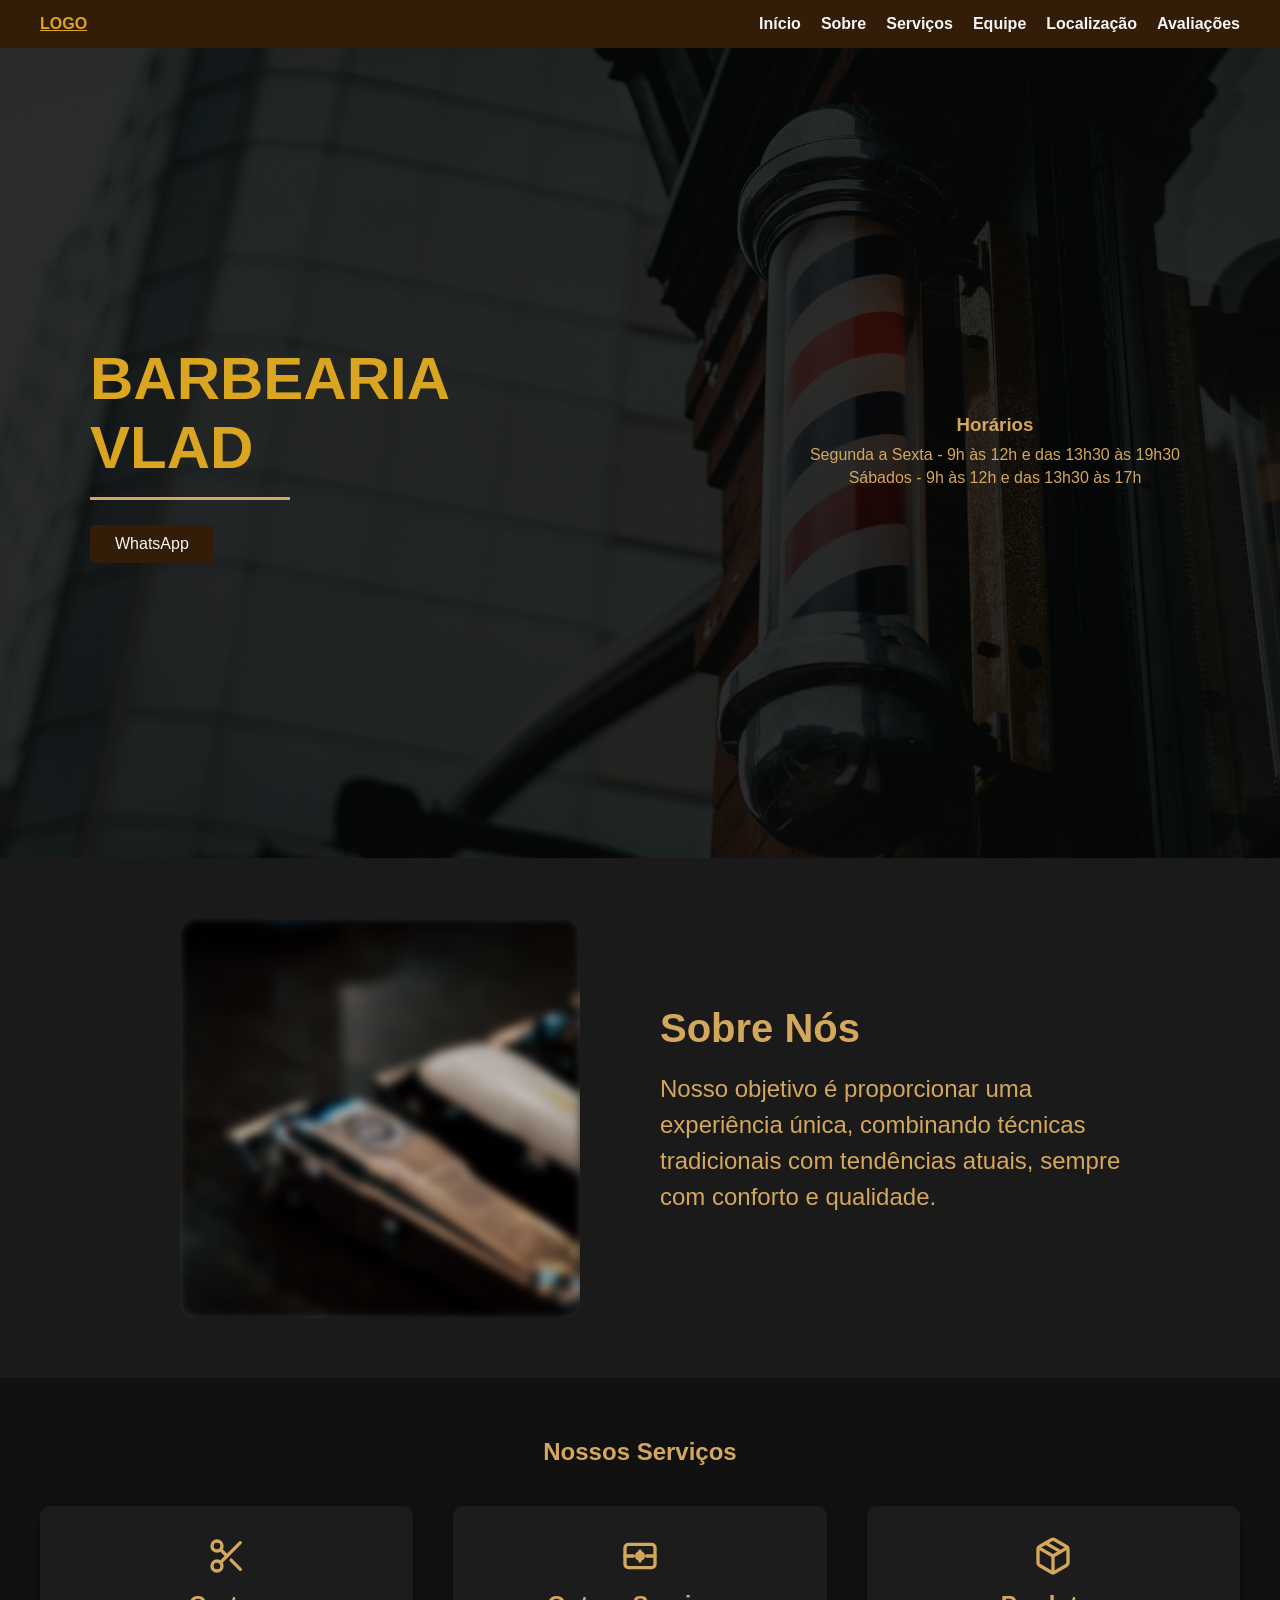
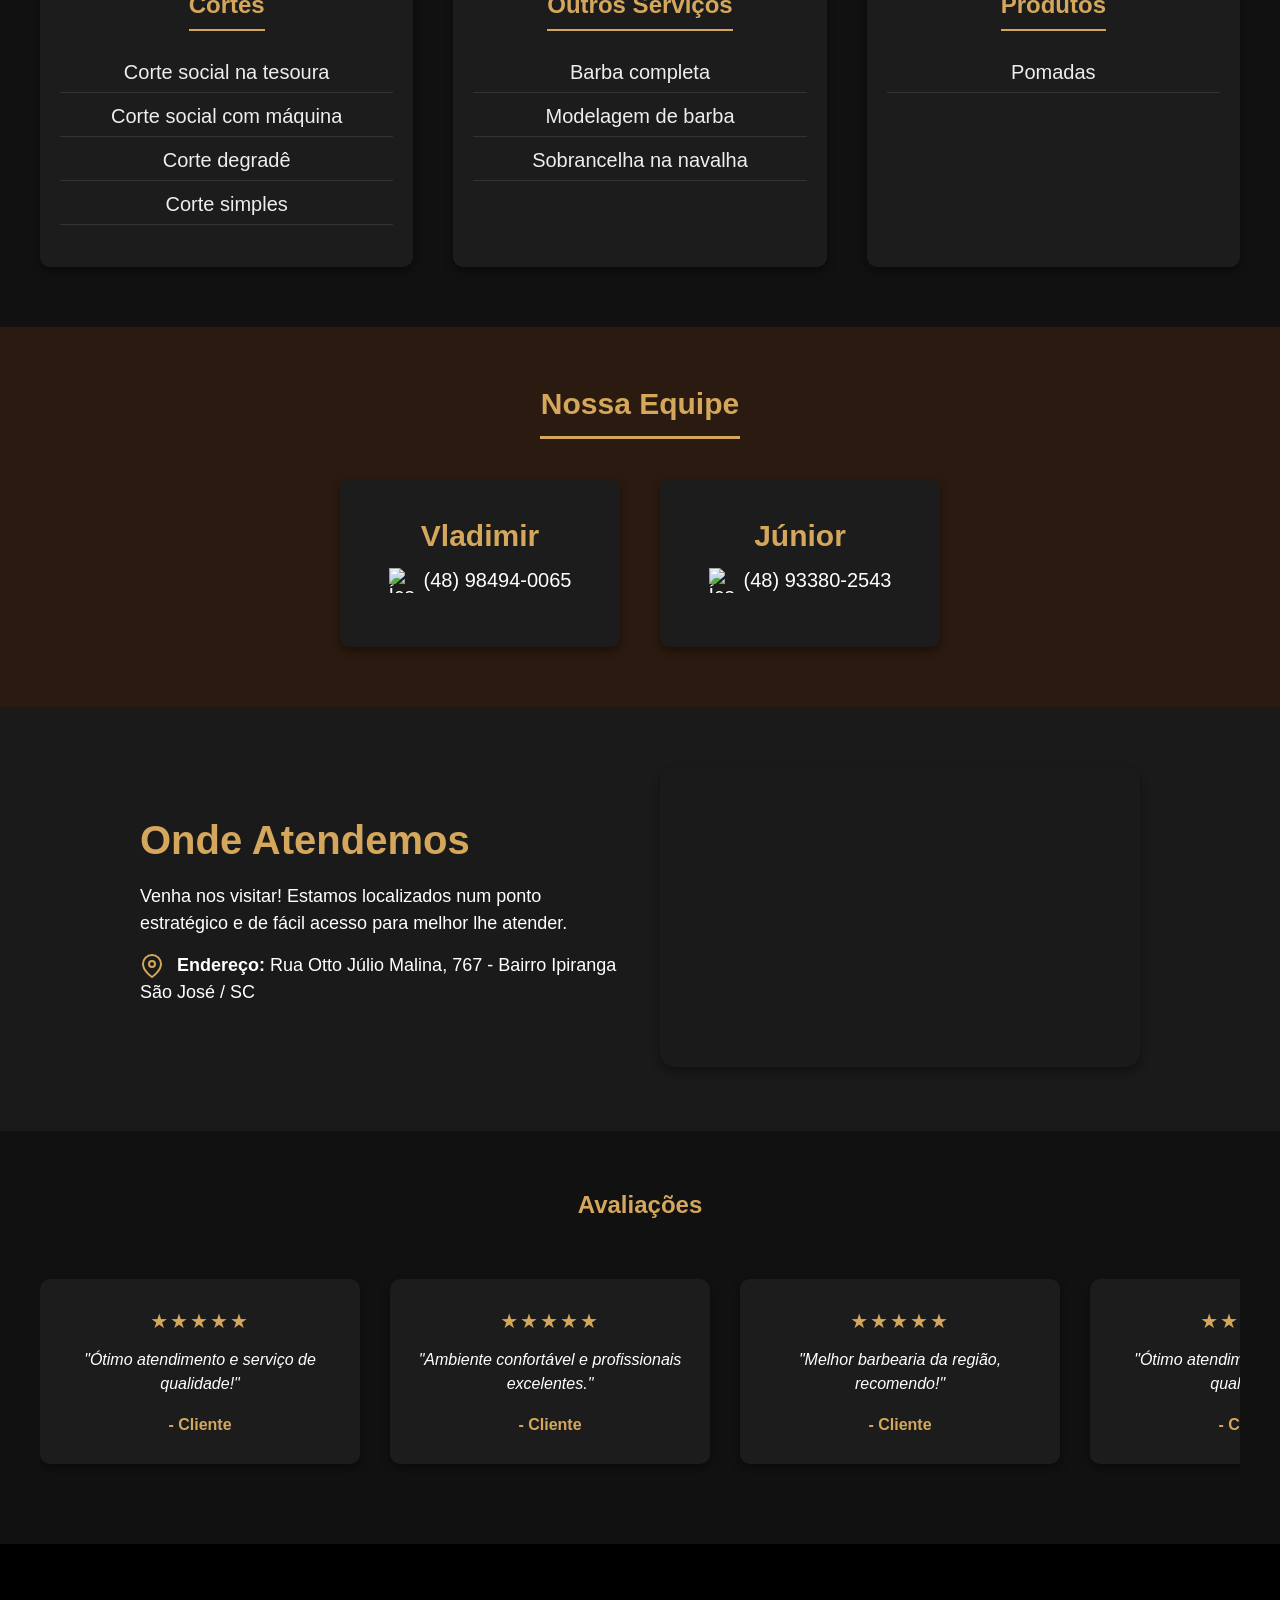
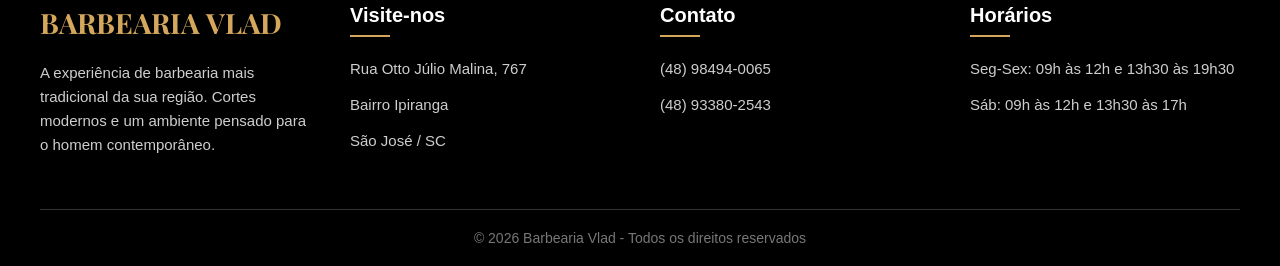
==== index.html @ 90922db2 "Commit Inicial." ====
<!DOCTYPE html>
<html lang="pt-BR">

<head>
    <meta charset="UTF-8">
    <!-- VIEWPORT: Meta Tag indispensável! Instrui que celulares devem ativar responsividade em vez de darem zoom numa tela estendida -->
    <meta name="viewport" content="width=device-width, initial-scale=1.0">
    <meta name="description"
        content="Barbearia Vlad - Cortes sociais, degradês, barba e estética masculina. Proporcionamos uma experiência única com conforto e excelência.">
    <meta name="keywords" content="barbearia, corte de cabelo, barba, Vlad, salão masculino">
    <title>Barbearia Vlad - Cortes, Barba e Estilo</title>

    <link rel="preconnect" href="https://fonts.googleapis.com">
    <link rel="preconnect" href="https://fonts.gstatic.com" crossorigin>
    <link href="https://fonts.googleapis.com/css2?family=Playfair+Display:wght@400;700&display=swap" rel="stylesheet">

    <!-- AOS Library (Animações Padrão de Scroll) -->
    <link href="https://unpkg.com/aos@2.3.1/dist/aos.css" rel="stylesheet">

    <link rel="stylesheet" href="style.css">
</head>

<body>

    <!-- CABEÇALHO (NAVBAR STICKY): Usado role='banner' p/ acessibilidade cega -->
    <header class="topo" role="banner">
        <a href="#call-to-action" id="logo" class="logo" aria-label="Ir para o início da página">LOGO</a>

        <!-- Botão Menu Hambúrguer (Vanilla JS) invisível no Desktop -->
        <button id="btnMobile" aria-label="Abrir menu" aria-haspopup="true" aria-controls="menu" aria-expanded="false">
            <span class="hamburger"></span>
        </button>

        <!-- Menu de Navegação via links e Âncoras -->
        <nav id="menu" class="menu" aria-label="Navegação Principal">
            <a href="#call-to-action" class="menu-link">Início</a>
            <a href="#sobre" class="menu-link">Sobre</a>
            <a href="#servicos" class="menu-link">Serviços</a>
            <a href="#equipe" class="menu-link">Equipe</a>
            <a href="#localizacao" class="menu-link">Localização</a>
            <a href="#avaliacoes" class="menu-link">Avaliações</a>
        </nav>
    </header>

    <main role="main">

        <!-- BANNER INICIAL: Visão primária e Call-To-Action da Barbearia -->
        <section id="call-to-action" class="banner" aria-labelledby="banner-titulo">
            <!-- tag loading="lazy" atrasa o carregamento até o usuário alcançar essa área, polpando 4G de telefones -->
            <img id="cta-img" src="/img/bastao-barbearia.jpg"
                alt="Interior escuro focado no clássico de uma Barbearia moderna" loading="lazy">

            <div class="banner-left" data-aos="fade-right">
                <h1 id="banner-titulo">BARBEARIA</h1>
                <h2>VLAD</h2>
                <div class="linha" aria-hidden="true"></div>
                <!-- a api externa "wa.me/" permite envio imediato de Zaps Web/App sem precisar salvar contato no celular -->
                <a href="https://wa.me/5548933802543" class="btn" aria-label="Agendar via WhatsApp">WhatsApp</a>
            </div>

            <div class="banner-center" data-aos="fade-left">
                <h3>Horários</h3>
                <p>Segunda a Sexta - 9h às 12h e das 13h30 às 19h30</p>
                <p>Sábados - 9h às 12h e das 13h30 às 17h</p>
            </div>
        </section>

        <section id="sobre" class="sobre" aria-labelledby="sobre-titulo">
            <article class="sobre-container" data-aos="fade-up">
                <figure class="sobre-img">
                    <div class="img-placeholder">
                        <img src="/img/about-us.jpg"
                            alt="Equipe de barbeiros cuidando rigorosamente do cabelo dos clientes" loading="lazy">
                    </div>
                </figure>
                <div class="sobre-texto">
                    <h2 id="sobre-titulo">Sobre Nós</h2>
                    <p> Nosso objetivo é proporcionar uma experiência única, combinando técnicas tradicionais com
                        tendências
                        atuais, sempre com conforto e qualidade. </p>
                </div>
            </article>
        </section>

        <section id="servicos" class="servicos" aria-labelledby="servicos-titulo">
            <h2 id="servicos-titulo" data-aos="fade-down">Nossos Serviços</h2>
            <div class="servicos-container">
                <article class="coluna" data-aos="zoom-in" data-aos-delay="100">
                    <svg xmlns="http://www.w3.org/2000/svg" width="40" height="40" viewBox="0 0 24 24" fill="none"
                        stroke="currentColor" stroke-width="2" stroke-linecap="round" stroke-linejoin="round"
                        class="svg-icon" aria-hidden="true">
                        <circle cx="6" cy="6" r="3"></circle>
                        <circle cx="6" cy="18" r="3"></circle>
                        <line x1="20" y1="4" x2="8.12" y2="15.88"></line>
                        <line x1="14.47" y1="14.48" x2="20" y2="20"></line>
                        <line x1="8.12" y1="8.12" x2="12" y2="12"></line>
                    </svg>
                    <h3>Cortes</h3>
                    <ul>
                        <li>Corte social na tesoura</li>
                        <li>Corte social com máquina</li>
                        <li>Corte degradê</li>
                        <li>Corte simples</li>
                    </ul>
                </article>
                <article class="coluna" data-aos="zoom-in" data-aos-delay="200">
                    <!-- Icone de Lâmina Gilette Clássica / Navalha -->
                    <svg xmlns="http://www.w3.org/2000/svg" width="40" height="40" viewBox="0 0 24 24" fill="none"
                        stroke="currentColor" stroke-width="2" stroke-linecap="round" stroke-linejoin="round"
                        class="svg-icon" aria-hidden="true">
                        <rect x="3" y="5" width="18" height="14" rx="2" ry="2"></rect>
                        <path d="M3 12h5m8 0h5M12 9v6"></path>
                        <circle cx="12" cy="12" r="2"></circle>
                    </svg>
                    <h3>Outros Serviços</h3>
                    <ul>
                        <li>Barba completa</li>
                        <li>Modelagem de barba</li>
                        <li>Sobrancelha na navalha</li>
                    </ul>
                </article>
                <article class="coluna" data-aos="zoom-in" data-aos-delay="300">
                    <svg xmlns="http://www.w3.org/2000/svg" width="40" height="40" viewBox="0 0 24 24" fill="none"
                        stroke="currentColor" stroke-width="2" stroke-linecap="round" stroke-linejoin="round"
                        class="svg-icon" aria-hidden="true">
                        <line x1="16.5" y1="9.4" x2="7.5" y2="4.21"></line>
                        <path
                            d="M21 16V8a2 2 0 0 0-1-1.73l-7-4a2 2 0 0 0-2 0l-7 4A2 2 0 0 0 3 8v8a2 2 0 0 0 1 1.73l7 4a2 2 0 0 0 2 0l7-4A2 2 0 0 0 21 16z">
                        </path>
                        <polyline points="3.27 6.96 12 12.01 20.73 6.96"></polyline>
                        <line x1="12" y1="22.08" x2="12" y2="12"></line>
                    </svg>
                    <h3>Produtos</h3>
                    <ul>
                        <li>Pomadas</li>
                    </ul>
                </article>
            </div>
        </section>

        <section id="equipe" class="equipe" aria-labelledby="equipe-titulo">
            <header class="equipe-topo" data-aos="fade-up">
                <h2 id="equipe-titulo">Nossa Equipe</h2>
                <hr class="linha" aria-hidden="true">
            </header>
            <div class="equipe-container">
                <article class="membro" data-aos="flip-left" data-aos-delay="100">
                    <h3>Vladimir</h3>
                    <p>
                        <a href="https://wa.me/5548984940065" target="_blank" class="wpp-contato"
                            aria-label="Enviar mensagem para o Barbeiro Vladimir no WhatsApp">
                            <img src="https://upload.wikimedia.org/wikipedia/commons/6/6b/WhatsApp.svg"
                                alt="Ícone Oficial do WhatsApp" class="wpp-icon" loading="lazy">
                            (48) 98494-0065
                        </a>
                    </p>
                </article>
                <article class="membro" data-aos="flip-right" data-aos-delay="200">
                    <h3>Júnior</h3>
                    <p>
                        <a href="https://wa.me/5548933802543" target="_blank" class="wpp-contato"
                            aria-label="Enviar mensagem para o Barbeiro Júnior no WhatsApp">
                            <img src="https://upload.wikimedia.org/wikipedia/commons/6/6b/WhatsApp.svg"
                                alt="Ícone Oficial do WhatsApp" class="wpp-icon" loading="lazy">
                            (48) 93380-2543
                        </a>
                    </p>
                </article>
            </div>
        </section>

        <!-- SEÇÃO LOCALIZAÇÃO: Exibe Endereço Textual + Renderiza Google Maps num iFrame flexível -->
        <section id="localizacao" class="localizacao" aria-labelledby="localizacao-titulo">
            <!-- A classe localizacao-container adota CSS flex-wrap, caindo as caixas umas debaixo das outras na visão vertical do celular -->
            <div class="localizacao-container">
                <div class="localizacao-texto" data-aos="fade-right">
                    <h2 id="localizacao-titulo">Onde Atendemos</h2>
                    <p>Venha nos visitar! Estamos localizados num ponto estratégico e de fácil acesso para melhor lhe
                        atender.</p>
                    <p><svg xmlns="http://www.w3.org/2000/svg" width="24" height="24" viewBox="0 0 24 24" fill="none"
                            stroke="currentColor" stroke-width="2" stroke-linecap="round" stroke-linejoin="round"
                            class="svg-icon-inline" aria-hidden="true">
                            <path d="M21 10c0 7-9 13-9 13s-9-6-9-13a9 9 0 0 1 18 0z"></path>
                            <circle cx="12" cy="10" r="3"></circle>
                        </svg> <strong>Endereço:</strong> Rua Otto Júlio Malina, 767 - Bairro Ipiranga<br>São José / SC
                    </p>
                </div>
                <div class="localizacao-mapa" data-aos="fade-left">
                    <iframe title="Mapa de localização interativo da barbearia pelo Google Maps"
                        src="https://www.google.com/maps/embed?pb=!1m18!1m12!1m3!1d3536.967103636885!2d-48.62273730000001!3d-27.5635314!2m3!1f0!2f0!3f0!3m2!1i1024!2i768!4f13.1!3m3!1m2!1s0x952749ab569c7c5f%3A0x2caa2da2126fadde!2sBarbearia%20Vlad!5e0!3m2!1spt-BR!2sbr!4v1776116414677!5m2!1spt-BR!2sbr"
                        width="100%" height="300"
                        style="border:0; border-radius:15px; box-shadow: 0 4px 10px rgba(0,0,0,0.4);" allowfullscreen=""
                        loading="lazy" referrerpolicy="no-referrer-when-downgrade"></iframe>
                </div>
            </div>
        </section>

        <!-- SEÇÃO: Carrossel Tipo Filme (Infinito via JS e CSS) -->
        <section id="avaliacoes" class="avaliacoes" aria-labelledby="avaliacoes-titulo" data-aos="fade-up">
            <h2 id="avaliacoes-titulo">Avaliações</h2>

            <div class="film-carousel">
                <!-- O Trilho Virtual (Fita do filme) que guarda as fichas de avaliação correndo lateralmente -->
                <div class="film-track" id="filmTrack">
                    <!-- Fichas de Avaliação Originais -->
                    <figure class="avaliacao">
                        <div class="estrelas" aria-label="Avaliação de 5 estrelas">&#9733;&#9733;&#9733;&#9733;&#9733;
                        </div>
                        <blockquote>"Ótimo atendimento e serviço de qualidade!"</blockquote>
                        <figcaption class="cliente-info"><span>- Cliente</span></figcaption>
                    </figure>

                    <figure class="avaliacao">
                        <div class="estrelas" aria-label="Avaliação de 5 estrelas">&#9733;&#9733;&#9733;&#9733;&#9733;
                        </div>
                        <blockquote>"Ambiente confortável e profissionais excelentes."</blockquote>
                        <figcaption class="cliente-info"><span>- Cliente</span></figcaption>
                    </figure>

                    <figure class="avaliacao">
                        <div class="estrelas" aria-label="Avaliação de 5 estrelas">&#9733;&#9733;&#9733;&#9733;&#9733;
                        </div>
                        <blockquote>"Melhor barbearia da região, recomendo!"</blockquote>
                        <figcaption class="cliente-info"><span>- Cliente</span></figcaption>
                    </figure>
                </div>
            </div>
        </section>

    </main>

    <footer class="rodape" role="contentinfo" data-aos="fade-up">
        <div class="rodape-container">
            <div class="rodape-coluna logo-coluna">
                <h2 class="rodape-logo">BARBEARIA VLAD</h2>
                <p>A experiência de barbearia mais tradicional da sua região. Cortes modernos e um ambiente pensado para
                    o
                    homem contemporâneo.</p>
            </div>
            <div class="rodape-coluna">
                <h3>Visite-nos</h3>
                <p>Rua Otto Júlio Malina, 767</p>
                <p>Bairro Ipiranga</p>
                <p>São José / SC</p>
            </div>
            <div class="rodape-coluna">
                <h3>Contato</h3>
                <p>(48) 98494-0065</p>
                <p>(48) 93380-2543</p>
            </div>
            <div class="rodape-coluna">
                <h3>Horários</h3>
                <p>Seg-Sex: 09h às 12h e 13h30 às 19h30</p>
                <p>Sáb: 09h às 12h e 13h30 às 17h</p>
            </div>
        </div>
        <div class="rodape-bottom">
            <p>&copy; 2026 Barbearia Vlad - Todos os direitos reservados</p>
        </div>
    </footer>

    <!-- LÓGICA DO MENU JAVASCRIPT: Domina o painel esquerdo Hambúrguer interceptando cliques nativos HTML-->
    <script>
        const btnMobile = document.getElementById('btnMobile'); // Pega Botão (X)
        const menu = document.getElementById('menu');         // Pega Painel Dropdown Inteiro
        const menuLinks = document.querySelectorAll('.menu-link'); // Pega todas as listas (Início, Sobre, Equipe)

        /* Interrompe fantasmizações de Duplos Cliques em Android/iOS e Inverte estados ativo/inativo nas bordas do css*/
        function toggleMenu(event) {
            if (event.type === 'touchstart') event.preventDefault();
            menu.classList.toggle('active');
            btnMobile.classList.toggle('active');
            const active = menu.classList.contains('active');
            btnMobile.setAttribute('aria-expanded', active);
        }

        btnMobile.addEventListener('click', toggleMenu);
        btnMobile.addEventListener('touchstart', toggleMenu);

        // FECHAMENTO INTELIGENTE: Quando clicar num local de destino com a tela de mobile aberta, fecha sozinho as caixas escuras para deixar de tampar a leitura.
        menuLinks.forEach(link => {
            link.addEventListener('click', () => {
                if (menu.classList.contains('active')) {
                    menu.classList.remove('active');
                    btnMobile.classList.remove('active');
                    btnMobile.setAttribute('aria-expanded', 'false');
                }
            });
        });

        // LÓGICA DO CARROSSEL TIPO FILME (INFINITE SCROLL MARQUEE)
        const filmTrack = document.getElementById('filmTrack');
        if (filmTrack) {
            // O Vanilla Javascript espelha/dubla todos os cartões e cola no final da fila.
            // Quando a calha original corre metade da tela os blocos originais sobem dando a visão do clone no loop eterno!
            const conteudos = Array.from(filmTrack.children);
            conteudos.forEach(item => {
                const clone = item.cloneNode(true);
                clone.setAttribute('aria-hidden', 'true'); // Acessibilidade: Impede que os cegos ouçam tudo duplicado
                filmTrack.appendChild(clone);
            });
        }
    </script>

    <!-- Script Oficial AOS Injection para ativar as transições -->
    <script src="https://unpkg.com/aos@2.3.1/dist/aos.js"></script>
    <script>
        AOS.init({
            duration: 800, // Duração de 800ms
            once: true, // A animação só ocorre na primeira vez que rolar
            offset: 80 // Distância antes de engatilhar
        });
    </script>
</body>

</html>
---- style.css ----
/* RESET */
* {
    margin: 0;
    padding: 0;
    box-sizing: border-box;
    font-family: 'Arial', serif;
}

html {
    scroll-behavior: smooth;
    scroll-padding-top: 100px;
}

/* BODY */

body {
    background-color: #111;
}

/* GLOBAIS - ICONS SVG NATIVOS */
.svg-icon {
    stroke: #d4a75c;
    margin: 0 auto 15px;
    display: block;
}

.svg-icon-inline {
    stroke: #d4a75c;
    vertical-align: middle;
    margin-right: 8px;
}




/* TOPO */

.topo {

    background: #341d08;

    display: flex;

    justify-content: space-between;

    align-items: center;

    padding: 15px 40px;

}


/* LOGO */

.logo {

    color: #daa520;
    font-weight: bold;

}

/* MENU */

.menu {
    display: flex;
    align-items: center;
}

.menu a {
    color: #F5F5F5;
    text-decoration: none;
    font-weight: bold;
    transition: opacity 0.3s ease;
    margin-left: 20px;
}

.menu a:hover {
    opacity: 0.7;
}

/* JS HAMBURGER */
#btnMobile {
    display: none;
    background: none;
    border: none;
    cursor: pointer;
    padding: 0;
}

.hamburger {
    display: block;
    width: 28px;
    height: 3px;
    background: #d4a75c;
    position: relative;
    transition: all 0.3s ease;
}

.hamburger::before,
.hamburger::after {
    content: '';
    position: absolute;
    width: 100%;
    height: 100%;
    background: #d4a75c;
    left: 0;
    transition: all 0.3s ease;
}

.hamburger::before {
    top: -8px;
}

.hamburger::after {
    top: 8px;
}

#btnMobile.active .hamburger {
    background: transparent;
}

#btnMobile.active .hamburger::before {
    transform: rotate(45deg);
    top: 0;
}

#btnMobile.active .hamburger::after {
    transform: rotate(-45deg);
    top: 0;
}



/* BANNER */

.banner {

    height: 90vh;

    display: flex;

    justify-content: space-between;

    align-items: center;

    padding: 20px;

    position: relative;
    overflow: hidden;

}

#cta-img {
    width: 100%;
    height: 100%;
    object-fit: cover;
    position: absolute;
    top: 0;
    left: 0;
    z-index: -1;
    filter: brightness(20%);
    opacity: 0.9;
}


/* TEXTO ESQUERDA */

.banner-left {

    color: #daa520;
    margin-left: 70px;
}


.banner-left h1 {

    font-size: 60px;
}


.banner-left h2 {

    font-size: 60px;
    margin-bottom: 10px;

}



/* LINHA */

.linha {

    width: 200px;

    height: 3px;

    background: #d4a75c;

    margin: 15px 0;

    border: none;

}



/* BOTÃO */

.btn {

    display: inline-block;

    background: #341d08;

    color: #f5f5f5;

    padding: 10px 25px;

    text-decoration: none;

    border-radius: 5px;

    margin-top: 10px;

}



.btn:hover {

    opacity: 0.8;
    background-color: #411f07;

}



/* LADO CENTRO/DIREITO */
.banner-center {
    color: #d4a75c;
    text-align: center;
    margin-right: 80px;
}

.banner-center h3 {
    margin-bottom: 10px;
}

.banner-center p {
    margin-bottom: 5px;
}



/* SOBRE NÓS */

.sobre {

    background: #1a1a1a;

    padding: 60px 40px;

}



/* ALINHAMENTO RESPONSIVO: Flex-wrap quebra os blocos para a linha debaixo caso não caibam de lado na tela! */
.sobre-container {
    display: flex;
    flex-wrap: wrap;
    align-items: center;
    justify-content: center;
    gap: 40px;
    max-width: 1000px;
    margin: auto;
}

.sobre-img,
.sobre-texto {
    flex: 1 1 400px;
}

@media (max-width: 768px) {
    .sobre-container {
        text-align: center;
    }
}



/* IMAGEM (placeholder) */

.img-placeholder {
    width: 100%;
    max-width: 400px;
    aspect-ratio: 1 / 1;
    height: auto;
    margin: 0 auto;
    background: #333;
    border-radius: 15px;
    overflow: hidden;
}

.img-placeholder img {
    width: 100%;
    height: 100%;
    object-fit: cover;
    border-radius: 15px;
    filter: brightness(80%) blur(5px);
}



/* TEXTO */

.sobre-texto {

    color: #d4a75c;
    font-size: 24px;

}



.sobre-texto h2 {

    font-size: 40px;
    margin-bottom: 20px;

}



.sobre-texto p {

    margin-bottom: 15px;

    line-height: 1.5;



}



/* SERVIÇOS */

.servicos {

    background: #111;

    padding: 60px 40px;

    text-align: center;

}



.servicos h2 {

    color: #d4a75c;

    margin-bottom: 40px;

}



/* GRID SYSTEM: Cria linhas/colunas auto-gerenciadas. (auto-fit) preenche a largura flexível e tomba blocos caso a tela esprema! */
.servicos-container {
    display: grid;
    grid-template-columns: repeat(auto-fit, minmax(280px, 1fr));
    gap: 40px;
    max-width: 1200px;
    margin: 0 auto;
}

.coluna {
    background: #1c1c1c;
    padding: 30px 20px;
    border-radius: 10px;
    box-shadow: 0 4px 10px rgba(0, 0, 0, 0.4);
    transition: transform 0.3s ease, box-shadow 0.3s ease;
    display: flex;
    flex-direction: column;
    align-items: center;
    text-align: center;
}

/* EFEITOS VISUAIS: No momento em que o Mouse pairar (:hover), a ficha/card levanta na tela 10 pixels imitando Pulo (TranslateY) */
.coluna:hover {
    transform: translateY(-10px);
    box-shadow: 0 10px 20px rgba(212, 167, 92, 0.2);
}

.coluna h3 {
    color: #d4a75c;
    margin-bottom: 20px;
    font-size: 24px;
    border-bottom: 2px solid #d4a75c;
    padding-bottom: 10px;
    display: inline-block;
    text-align: center;
}

.coluna ul {
    list-style: none;
    margin-top: 10px;
    width: 100%;
    text-align: center;
}

.coluna li {
    margin-bottom: 12px;
    color: #eee;
    font-size: 20px;
    padding-bottom: 8px;
    border-bottom: 1px solid #333;
}



.equipe {

    background: #2b1a0f;

    padding: 60px 40px;

    text-align: center;

}



/* TOPO DA SEÇÃO */

.equipe-topo h2 {

    color: #d4a75c;

    font-size: 30px;

}



.equipe-topo .linha {

    margin: 15px auto 40px;

}



/* CARDS */

.equipe-container {

    display: flex;

    justify-content: center;

    gap: 40px;

    flex-wrap: wrap;

}

.membro {
    background: #1c1c1c;
    padding: 40px 20px;
    border-radius: 10px;
    width: 280px;
    text-align: center;
    box-shadow: 0 4px 10px rgba(0, 0, 0, 0.4);
}

.membro h3 {
    color: #d4a75c;
    margin-bottom: 15px;
    font-size: 30px;
}

.membro p {
    color: #fff;
    font-size: 20px;
}

.wpp-contato {
    color: inherit;
    text-decoration: none;
    display: inline-flex;
    align-items: center;
    gap: 10px;
    transition: color 0.3s ease;
}

.wpp-contato:hover {
    color: #25D366;
}

.wpp-icon {
    width: 25px;
    height: 25px;
    object-fit: contain;
}



/* LOCALIZAÇÃO */
.localizacao {
    background: #1a1a1a;
    padding: 60px 40px;
}

.localizacao-container {
    display: flex;
    flex-wrap: wrap;
    align-items: center;
    justify-content: center;
    gap: 40px;
    max-width: 1000px;
    margin: auto;
}

.localizacao-texto {
    flex: 1 1 400px;
    color: #d4a75c;
}

.localizacao-texto h2 {
    font-size: 40px;
    margin-bottom: 20px;
}

.localizacao-texto p {
    color: #fff;
    margin-bottom: 15px;
    font-size: 18px;
    line-height: 1.5;
}

.localizacao-mapa {
    flex: 1 1 400px;
    width: 100%;
}

.avaliacoes {

    background: #111;

    padding: 60px 40px;

    text-align: center;

}



.avaliacoes h2 {

    color: #d4a75c;

    margin-bottom: 40px;

}



/* CARROSSEL TIPO FILME INFINITO */
.film-carousel {
    overflow: hidden;
    /* Impede a barra de rolagem horizontal nativa do monitor, transformando o bloco numa "Janela" pro trilho */
    padding: 20px 0;
    position: relative;
    width: 100%;
}

.film-track {
    display: flex;
    gap: 30px;
    width: max-content;
    /* Permite o trilho crescer infinitamente para a direita absorvendo os clones html */
    /* Animação CSS contínua e linear (sem aceleração de borda) */
    animation: scroll-film 15s linear infinite;
}

/* Quando passa o mouse em cima da "Fita", o rolo para de rodar pro usuário conseguir ler sossegado (Acessibilidade)! */
.film-track:hover {
    animation-play-state: paused;
}

/* Empurra do Ponto Zero absoluto (0%) ate o fim nativo do html original (-50%).
   Como a outra exata metade são os "Cartões Clones", quando bater em 50% reseta pra 0 invisívelmente */
@keyframes scroll-film {
    0% {
        transform: translateX(0);
    }

    100% {
        transform: translateX(calc(-50% - 15px));
    }

    /* Compensa a quebra de gap/2 */
}

.avaliacao {
    background: #1c1c1c;
    padding: 30px 20px;
    border-radius: 10px;
    width: 90%;
    max-width: 320px;
    margin: 0 auto;
    box-shadow: 0 4px 10px rgba(0, 0, 0, 0.4);
}

.estrelas {
    color: #d4a75c;
    font-size: 20px;
    margin-bottom: 15px;
    letter-spacing: 2px;
    font-family: system-ui, Arial, sans-serif;
}

.avaliacao blockquote {
    color: #fff;
    margin: 0 0 20px 0;
    font-style: italic;
    font-size: 16px;
    line-height: 1.5;
}

.cliente-info {
    display: flex;
    align-items: center;
    justify-content: center;
    gap: 10px;
}

.cliente-info span {
    color: #d4a75c;
    font-size: 16px;
    font-weight: bold;
}

/* ===============================
   RODAPÉ FINAL DA PÁGINA
   =============================== */
.rodape {
    background: #000;
    padding: 60px 40px 20px;
    color: #fff;
}

.rodape-container {
    display: flex;
    flex-wrap: wrap;
    justify-content: space-between;
    gap: 40px;
    max-width: 1200px;
    margin: 0 auto;
    border-bottom: 1px solid #333;
    padding-bottom: 40px;
}

.rodape-coluna {
    flex: 1 1 200px;
    /* Caixas crescem ou tombam para o formato vertical nos celulares */
}

/* Identidade Visual do Rodapé */
.rodape-logo {
    color: #d4a75c;
    font-family: 'Playfair Display', serif;
    font-size: 28px;
    margin-bottom: 20px;
}

.rodape-coluna h3 {
    color: #fff;
    font-size: 20px;
    margin-bottom: 20px;
    position: relative;
    padding-bottom: 10px;
}

/* Tracinho Dourado Decorativo debaixo do Título */
.rodape-coluna h3::after {
    content: '';
    position: absolute;
    left: 0;
    bottom: 0;
    width: 40px;
    height: 2px;
    background: #d4a75c;
}

.rodape-coluna p {
    color: #cecece;
    margin-bottom: 12px;
    font-size: 15px;
    line-height: 1.6;
}

/* Botão minimalista no contato */
.btn-rodape {
    display: inline-block;
    background: transparent;
    color: #d4a75c;
    border: 1px solid #d4a75c;
    padding: 8px 20px;
    text-decoration: none;
    border-radius: 5px;
    margin-top: 10px;
    transition: all 0.3s ease;
}

.btn-rodape:hover {
    background: #d4a75c;
    color: #000;
}

/* Faixa de Direitos Autorais lá embaixo da tela */
.rodape-bottom {
    text-align: center;
    padding-top: 20px;
}

.rodape-bottom p {
    color: #777;
    font-size: 14px;
}

/* ==================================
   RESPONSIVIDADE E DISPOSITIVOS MÓVEIS
   ================================== */
/* ==================================
   PONTO DE QUEBRA RESPONSIVO (MOBILE MEDIA QUERIES)
   Todas as regras após a linha abaixo SÓ afetarão as telas de Tablets ou Celulares (Menores que 768px)!
   ================================== */
@media (max-width: 768px) {
    .topo {
        padding: 15px 25px;
    }

    #btnMobile {
        display: flex;
        justify-content: center;
        align-items: center;
        height: 30px;
        width: 30px;
    }

    .menu {
        display: flex;
        flex-direction: column;
        align-items: center;
        justify-content: center;
        position: absolute;
        top: 60px;
        left: 0;
        width: 100%;
        background: rgba(52, 29, 8, 0.95);
        backdrop-filter: blur(15px);
        padding: 20px 0;
        border-radius: 0 0 20px 20px;
        box-shadow: 0 10px 20px rgba(0, 0, 0, 0.5);

        opacity: 0;
        visibility: hidden;
        transform: translateY(-20px);
        transition: all 0.3s ease-in-out;
        z-index: 999;
    }

    .menu.active {
        opacity: 1;
        visibility: visible;
        transform: translateY(0);
    }

    .menu a {
        margin: 15px 0;
        font-size: 18px;
        width: 100%;
        text-align: center;
    }

    .banner {
        flex-direction: column;
        justify-content: center;
        text-align: center;
        gap: 30px;
    }

    .banner-left {
        margin-left: 0;
    }

    .banner-center {
        margin-right: 0;
    }

    .banner-left h1,
    .banner-left h2 {
        font-size: 40px;
    }

    .linha {
        margin: 15px auto;
    }
}
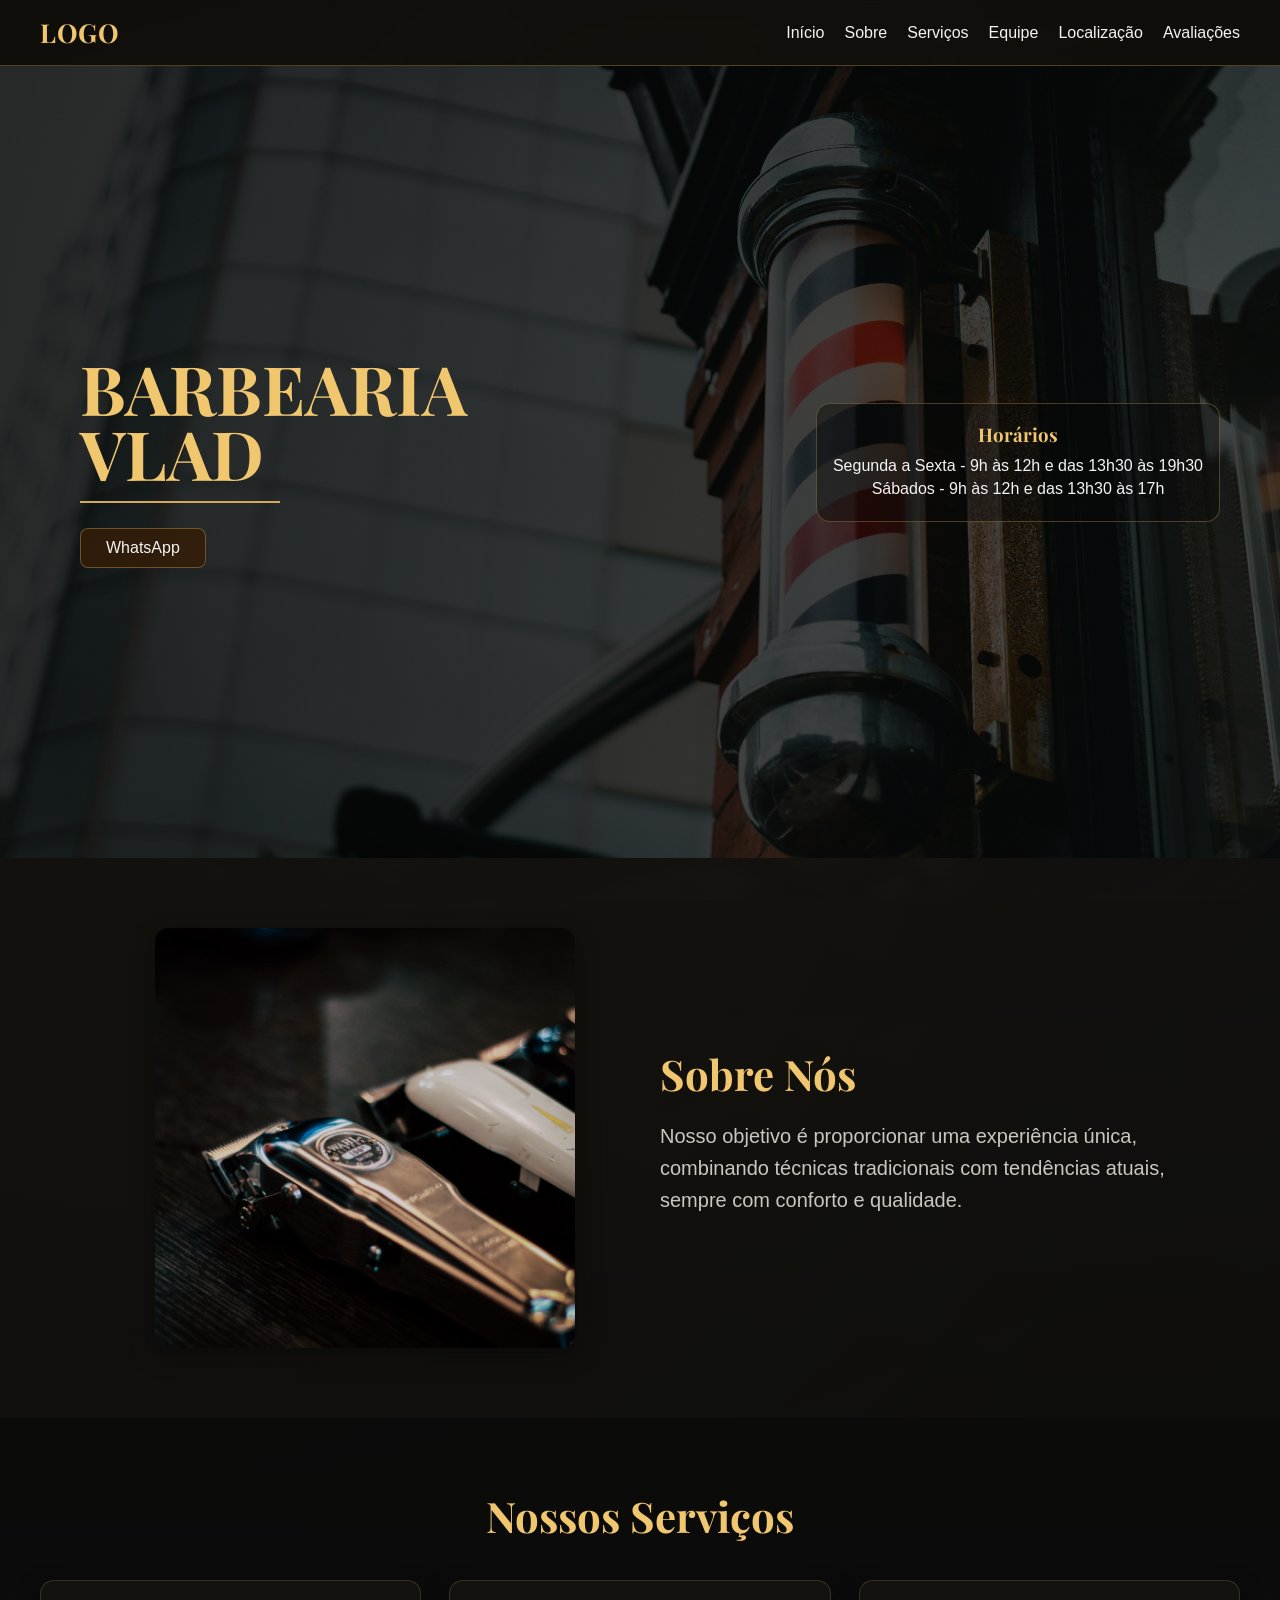
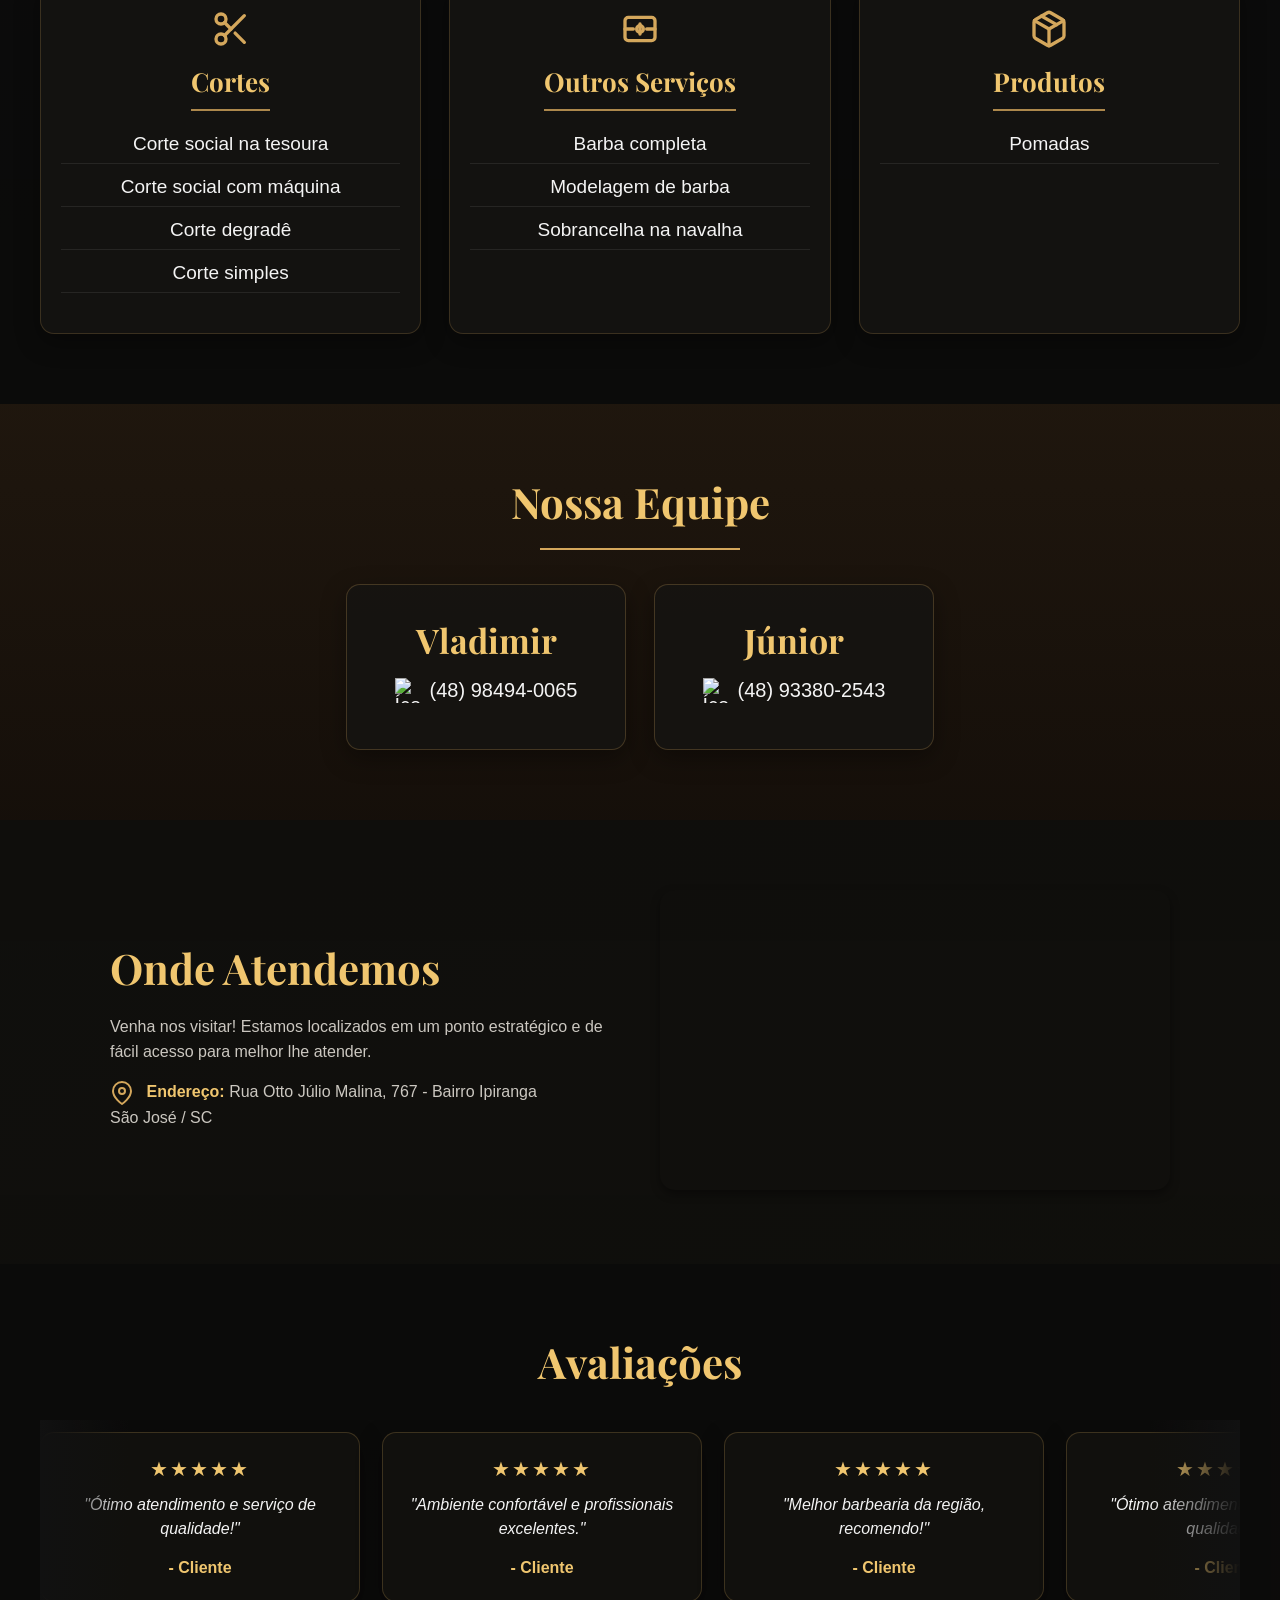
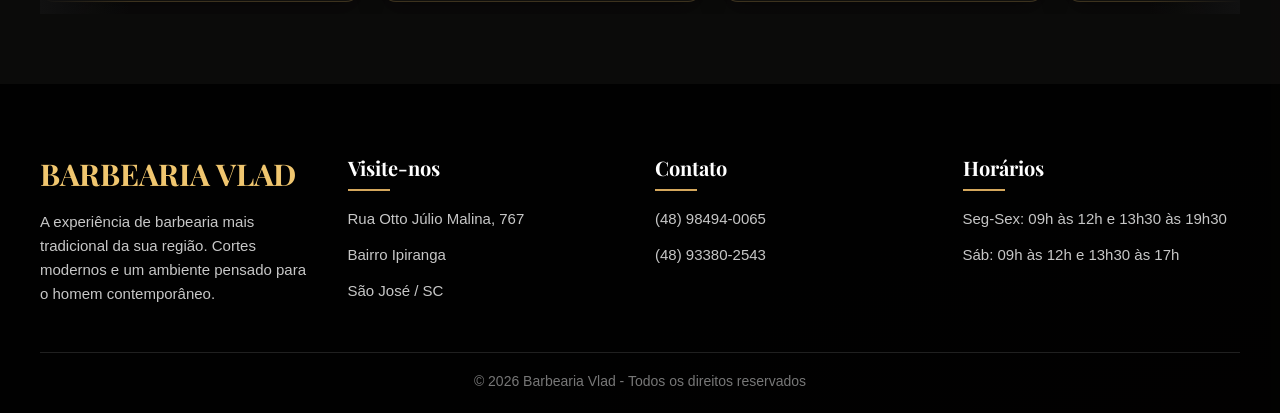
==== commit 64ec58f8: "fix: correções de texto no front-end - Seção 'Onde Atendemos': 'num ponto estratégico' → 'em um pont" ====
--- a/index.html
+++ b/index.html
@@ -175,7 +175,7 @@
             <div class="localizacao-container">
                 <div class="localizacao-texto" data-aos="fade-right">
                     <h2 id="localizacao-titulo">Onde Atendemos</h2>
-                    <p>Venha nos visitar! Estamos localizados num ponto estratégico e de fácil acesso para melhor lhe
+                    <p>Venha nos visitar! Estamos localizados em um ponto estratégico e de fácil acesso para melhor lhe
                         atender.</p>
                     <p><svg xmlns="http://www.w3.org/2000/svg" width="24" height="24" viewBox="0 0 24 24" fill="none"
                             stroke="currentColor" stroke-width="2" stroke-linecap="round" stroke-linejoin="round"
--- a/style.css
+++ b/style.css
@@ -3,63 +3,94 @@
     margin: 0;
     padding: 0;
     box-sizing: border-box;
-    font-family: 'Arial', serif;
+}
+
+:root {
+    --bg-main: #090909;
+    --bg-soft: #14110d;
+    --bg-card: rgba(22, 21, 18, 0.85);
+    --bg-card-strong: rgba(18, 17, 14, 0.95);
+    --gold: #d4a75c;
+    --gold-strong: #f0c66f;
+    --text: #f4f4f4;
+    --text-soft: #cbc7c0;
+    --line: rgba(212, 167, 92, 0.32);
+    --shadow: 0 8px 24px rgba(0, 0, 0, 0.35);
+    --radius: 14px;
+    --ease: 0.35s cubic-bezier(0.22, 0.61, 0.36, 1);
 }
 
 html {
     scroll-behavior: smooth;
-    scroll-padding-top: 100px;
-}
-
-/* BODY */
+    scroll-padding-top: 95px;
+}
 
 body {
-    background-color: #111;
-}
-
-/* GLOBAIS - ICONS SVG NATIVOS */
+    font-family: 'Outfit', sans-serif;
+    color: var(--text);
+    background:
+        radial-gradient(circle at 12% 18%, rgba(212, 167, 92, 0.12), transparent 36%),
+        radial-gradient(circle at 85% 8%, rgba(212, 167, 92, 0.08), transparent 32%),
+        linear-gradient(160deg, #0a0a0a 0%, #11100d 45%, #18130c 100%);
+    min-height: 100vh;
+    position: relative;
+}
+
+body::before {
+    content: '';
+    position: fixed;
+    inset: 0;
+    background: url('img/ferramentas-barbeiro.jpg') center/cover no-repeat;
+    opacity: 0.06;
+    pointer-events: none;
+    z-index: -1;
+}
+
+h1,
+h2,
+h3,
+.rodape-logo,
+.logo {
+    font-family: 'Playfair Display', serif;
+}
+
+section {
+    position: relative;
+}
+
 .svg-icon {
-    stroke: #d4a75c;
+    stroke: var(--gold);
     margin: 0 auto 15px;
     display: block;
 }
 
 .svg-icon-inline {
-    stroke: #d4a75c;
+    stroke: var(--gold);
     vertical-align: middle;
     margin-right: 8px;
 }
 
-
-
-
 /* TOPO */
-
 .topo {
-
-    background: #341d08;
-
+    background: rgba(16, 14, 11, 0.86);
+    backdrop-filter: blur(10px);
+    border-bottom: 1px solid var(--line);
+    position: sticky;
+    top: 0;
+    z-index: 1000;
     display: flex;
-
     justify-content: space-between;
-
     align-items: center;
-
     padding: 15px 40px;
-
-}
-
-
-/* LOGO */
+}
 
 .logo {
-
-    color: #daa520;
-    font-weight: bold;
-
-}
-
-/* MENU */
+    color: var(--gold-strong);
+    text-decoration: none;
+    font-size: 26px;
+    letter-spacing: 0.5px;
+    font-weight: 700;
+}
 
 .menu {
     display: flex;
@@ -67,18 +98,18 @@
 }
 
 .menu a {
-    color: #F5F5F5;
+    color: var(--text);
     text-decoration: none;
-    font-weight: bold;
-    transition: opacity 0.3s ease;
+    font-weight: 500;
+    transition: color var(--ease), transform var(--ease);
     margin-left: 20px;
 }
 
 .menu a:hover {
-    opacity: 0.7;
-}
-
-/* JS HAMBURGER */
+    color: var(--gold-strong);
+    transform: translateY(-1px);
+}
+
 #btnMobile {
     display: none;
     background: none;
@@ -91,9 +122,9 @@
     display: block;
     width: 28px;
     height: 3px;
-    background: #d4a75c;
+    background: var(--gold);
     position: relative;
-    transition: all 0.3s ease;
+    transition: all var(--ease);
 }
 
 .hamburger::before,
@@ -102,9 +133,9 @@
     position: absolute;
     width: 100%;
     height: 100%;
-    background: #d4a75c;
+    background: var(--gold);
     left: 0;
-    transition: all 0.3s ease;
+    transition: all var(--ease);
 }
 
 .hamburger::before {
@@ -129,25 +160,23 @@
     top: 0;
 }
 
-
-
 /* BANNER */
-
 .banner {
-
-    height: 90vh;
-
+    min-height: 88vh;
     display: flex;
-
     justify-content: space-between;
-
     align-items: center;
-
-    padding: 20px;
-
+    gap: 24px;
+    padding: 20px 40px;
     position: relative;
     overflow: hidden;
-
+}
+
+.banner::after {
+    content: '';
+    position: absolute;
+    inset: 0;
+    background: linear-gradient(100deg, rgba(0, 0, 0, 0.62), rgba(0, 0, 0, 0.24));
 }
 
 #cta-img {
@@ -158,89 +187,65 @@
     top: 0;
     left: 0;
     z-index: -1;
-    filter: brightness(20%);
-    opacity: 0.9;
-}
-
-
-/* TEXTO ESQUERDA */
+    filter: brightness(0.45);
+}
+
+.banner-left,
+.banner-center {
+    position: relative;
+    z-index: 1;
+}
 
 .banner-left {
-
-    color: #daa520;
-    margin-left: 70px;
-}
-
-
-.banner-left h1 {
-
-    font-size: 60px;
-}
-
-
+    color: var(--gold-strong);
+    margin-left: 40px;
+}
+
+.banner-left h1,
 .banner-left h2 {
-
-    font-size: 60px;
+    font-size: clamp(40px, 6vw, 68px);
+    line-height: 0.95;
+}
+
+.banner-left h2 {
     margin-bottom: 10px;
-
-}
-
-
-
-/* LINHA */
+}
 
 .linha {
-
     width: 200px;
-
-    height: 3px;
-
-    background: #d4a75c;
-
+    height: 2px;
+    background: var(--gold);
     margin: 15px 0;
-
     border: none;
-
-}
-
-
-
-/* BOTÃO */
+}
 
 .btn {
-
     display: inline-block;
-
-    background: #341d08;
-
-    color: #f5f5f5;
-
+    background: rgba(52, 29, 8, 0.85);
+    color: var(--text);
     padding: 10px 25px;
-
     text-decoration: none;
-
-    border-radius: 5px;
-
+    border: 1px solid rgba(212, 167, 92, 0.4);
+    border-radius: 8px;
     margin-top: 10px;
-
-}
-
-
+    transition: transform var(--ease), background-color var(--ease), border-color var(--ease);
+}
 
 .btn:hover {
-
-    opacity: 0.8;
-    background-color: #411f07;
-
-}
-
-
-
-/* LADO CENTRO/DIREITO */
+    transform: translateY(-2px);
+    background-color: rgba(73, 38, 12, 0.95);
+    border-color: rgba(212, 167, 92, 0.75);
+}
+
 .banner-center {
-    color: #d4a75c;
+    color: var(--gold-strong);
     text-align: center;
-    margin-right: 80px;
+    margin-right: 20px;
+    background: rgba(10, 10, 10, 0.45);
+    border: 1px solid var(--line);
+    border-radius: var(--radius);
+    padding: 18px 16px;
+    max-width: 460px;
 }
 
 .banner-center h3 {
@@ -249,242 +254,306 @@
 
 .banner-center p {
     margin-bottom: 5px;
-}
-
-
-
-/* SOBRE NÓS */
-
-.sobre {
-
-    background: #1a1a1a;
-
-    padding: 60px 40px;
-
-}
-
-
-
-/* ALINHAMENTO RESPONSIVO: Flex-wrap quebra os blocos para a linha debaixo caso não caibam de lado na tela! */
-.sobre-container {
+    color: var(--text);
+}
+
+.banner-center .horario-especial {
+    color: var(--gold);
+    font-size: 14px;
+    margin-top: 10px;
+}
+
+/* BLOCOS BASE */
+.sobre,
+.servicos,
+.precos,
+.equipe,
+.localizacao,
+.avaliacoes,
+.rodape {
+    padding: 70px 40px;
+}
+
+.sobre,
+.localizacao {
+    background: rgba(14, 14, 13, 0.72);
+}
+
+.servicos,
+.avaliacoes {
+    background: rgba(11, 11, 11, 0.88);
+}
+
+.equipe {
+    background: linear-gradient(180deg, rgba(34, 24, 15, 0.85), rgba(22, 15, 10, 0.88));
+}
+
+/* SOBRE */
+.sobre-container,
+.localizacao-container {
     display: flex;
     flex-wrap: wrap;
     align-items: center;
     justify-content: center;
     gap: 40px;
-    max-width: 1000px;
+    max-width: 1060px;
     margin: auto;
 }
 
 .sobre-img,
-.sobre-texto {
-    flex: 1 1 400px;
-}
-
-@media (max-width: 768px) {
-    .sobre-container {
-        text-align: center;
-    }
-}
-
-
-
-/* IMAGEM (placeholder) */
+.sobre-texto,
+.localizacao-texto,
+.localizacao-mapa {
+    flex: 1 1 420px;
+}
 
 .img-placeholder {
     width: 100%;
-    max-width: 400px;
+    max-width: 420px;
     aspect-ratio: 1 / 1;
-    height: auto;
     margin: 0 auto;
-    background: #333;
-    border-radius: 15px;
+    border-radius: var(--radius);
     overflow: hidden;
+    box-shadow: var(--shadow);
 }
 
 .img-placeholder img {
     width: 100%;
     height: 100%;
     object-fit: cover;
-    border-radius: 15px;
-    filter: brightness(80%) blur(5px);
-}
-
-
-
-/* TEXTO */
+    filter: brightness(0.84);
+    transition: transform var(--ease), filter var(--ease);
+}
+
+.img-placeholder:hover img {
+    transform: scale(1.04);
+    filter: brightness(0.95);
+}
 
 .sobre-texto {
-
-    color: #d4a75c;
-    font-size: 24px;
-
-}
-
-
-
-.sobre-texto h2 {
-
-    font-size: 40px;
-    margin-bottom: 20px;
-
-}
-
-
-
-.sobre-texto p {
-
-    margin-bottom: 15px;
-
-    line-height: 1.5;
-
-
-
-}
-
-
-
-/* SERVIÇOS */
-
+    color: var(--text-soft);
+    font-size: 20px;
+}
+
+.sobre-texto h2,
+.servicos h2,
+.precos h2,
+.equipe h2,
+.localizacao h2,
+.avaliacoes h2 {
+    color: var(--gold-strong);
+    margin-bottom: 18px;
+    font-size: clamp(30px, 4vw, 42px);
+}
+
+.sobre-texto p,
+.localizacao-texto p {
+    margin-bottom: 14px;
+    line-height: 1.6;
+}
+
+/* SERVICOS */
 .servicos {
-
-    background: #111;
-
-    padding: 60px 40px;
-
     text-align: center;
-
-}
-
-
+}
 
 .servicos h2 {
-
-    color: #d4a75c;
-
-    margin-bottom: 40px;
-
-}
-
-
-
-/* GRID SYSTEM: Cria linhas/colunas auto-gerenciadas. (auto-fit) preenche a largura flexível e tomba blocos caso a tela esprema! */
+    margin-bottom: 36px;
+}
+
 .servicos-container {
     display: grid;
     grid-template-columns: repeat(auto-fit, minmax(280px, 1fr));
-    gap: 40px;
+    gap: 28px;
     max-width: 1200px;
     margin: 0 auto;
 }
 
 .coluna {
-    background: #1c1c1c;
-    padding: 30px 20px;
-    border-radius: 10px;
-    box-shadow: 0 4px 10px rgba(0, 0, 0, 0.4);
-    transition: transform 0.3s ease, box-shadow 0.3s ease;
+    background: var(--bg-card);
+    border: 1px solid rgba(212, 167, 92, 0.2);
+    padding: 28px 20px;
+    border-radius: var(--radius);
+    box-shadow: var(--shadow);
+    transition: transform var(--ease), box-shadow var(--ease), border-color var(--ease);
     display: flex;
     flex-direction: column;
     align-items: center;
     text-align: center;
 }
 
-/* EFEITOS VISUAIS: No momento em que o Mouse pairar (:hover), a ficha/card levanta na tela 10 pixels imitando Pulo (TranslateY) */
 .coluna:hover {
-    transform: translateY(-10px);
-    box-shadow: 0 10px 20px rgba(212, 167, 92, 0.2);
+    transform: translateY(-6px);
+    box-shadow: 0 12px 24px rgba(0, 0, 0, 0.45);
+    border-color: rgba(212, 167, 92, 0.55);
 }
 
 .coluna h3 {
-    color: #d4a75c;
-    margin-bottom: 20px;
-    font-size: 24px;
-    border-bottom: 2px solid #d4a75c;
+    color: var(--gold-strong);
+    margin-bottom: 16px;
+    font-size: 26px;
+    border-bottom: 2px solid rgba(212, 167, 92, 0.8);
     padding-bottom: 10px;
-    display: inline-block;
-    text-align: center;
 }
 
 .coluna ul {
     list-style: none;
-    margin-top: 10px;
+    margin-top: 6px;
     width: 100%;
-    text-align: center;
 }
 
 .coluna li {
     margin-bottom: 12px;
-    color: #eee;
-    font-size: 20px;
+    color: var(--text);
+    font-size: 19px;
     padding-bottom: 8px;
-    border-bottom: 1px solid #333;
-}
-
-
-
+    border-bottom: 1px solid rgba(255, 255, 255, 0.08);
+}
+
+/* PRECOS */
+.precos {
+    background: linear-gradient(165deg, rgba(10, 9, 8, 0.98), rgba(14, 12, 9, 0.9));
+    overflow: hidden;
+}
+
+.precos::before {
+    content: '';
+    position: absolute;
+    inset: 0;
+    background: url('img/ferramentas-barbeiro.jpg') center/cover no-repeat;
+    opacity: 0.1;
+    pointer-events: none;
+}
+
+.precos-wrapper {
+    position: relative;
+    z-index: 1;
+    max-width: 900px;
+    margin: 0 auto;
+}
+
+.precos h2 {
+    text-align: center;
+    margin-bottom: 12px;
+}
+
+.precos-descricao {
+    text-align: center;
+    color: #d3d0ca;
+    margin-bottom: 26px;
+    font-size: clamp(16px, 2vw, 22px);
+}
+
+.precos-lista {
+    display: grid;
+    gap: 18px;
+}
+
+.preco-item {
+    position: relative;
+    display: flex;
+    align-items: center;
+    gap: 14px;
+    background: rgba(10, 10, 10, 0.75);
+    border: 1px solid rgba(212, 167, 92, 0.25);
+    border-radius: 12px;
+    padding: 20px 26px;
+    min-height: 92px;
+    transition: transform var(--ease), border-color var(--ease), background-color var(--ease), box-shadow var(--ease);
+    box-shadow: 0 8px 22px rgba(0, 0, 0, 0.38);
+}
+
+.preco-item:hover {
+    transform: translateY(-3px);
+    border-color: rgba(212, 167, 92, 0.62);
+    background: rgba(12, 12, 12, 0.9);
+}
+
+.preco-item.destaque {
+    border-color: rgba(212, 167, 92, 0.88);
+    box-shadow: 0 10px 22px rgba(212, 167, 92, 0.2);
+}
+
+.preco-badge {
+    position: absolute;
+    top: -11px;
+    right: 18px;
+    background: var(--gold);
+    color: #1a150d;
+    font-weight: 700;
+    letter-spacing: 0.5px;
+    font-size: 12px;
+    padding: 7px 14px;
+    border-radius: 7px;
+    text-transform: uppercase;
+}
+
+.preco-nome {
+    color: #f4f4f4;
+    font-size: clamp(22px, 2.8vw, 36px);
+    font-family: 'Outfit', sans-serif;
+    font-weight: 500;
+    white-space: nowrap;
+    overflow: hidden;
+    text-overflow: ellipsis;
+    min-width: 0;
+}
+
+.preco-linha {
+    flex: 1;
+    border-bottom: 1px dashed rgba(212, 167, 92, 0.38);
+}
+
+.preco-valor {
+    color: #ffdf72;
+    font-size: clamp(34px, 4vw, 50px);
+    line-height: 1;
+    text-shadow: 0 0 14px rgba(255, 223, 114, 0.62);
+    font-family: 'Playfair Display', serif;
+    white-space: nowrap;
+    flex-shrink: 0;
+}
+
+/* EQUIPE */
 .equipe {
-
-    background: #2b1a0f;
-
-    padding: 60px 40px;
-
     text-align: center;
-
-}
-
-
-
-/* TOPO DA SEÇÃO */
-
-.equipe-topo h2 {
-
-    color: #d4a75c;
-
-    font-size: 30px;
-
-}
-
-
+}
 
 .equipe-topo .linha {
-
-    margin: 15px auto 40px;
-
-}
-
-
-
-/* CARDS */
+    margin: 15px auto 34px;
+}
 
 .equipe-container {
-
     display: flex;
-
     justify-content: center;
-
-    gap: 40px;
-
+    gap: 28px;
     flex-wrap: wrap;
-
 }
 
 .membro {
-    background: #1c1c1c;
-    padding: 40px 20px;
-    border-radius: 10px;
+    background: var(--bg-card);
+    border: 1px solid rgba(212, 167, 92, 0.24);
+    padding: 32px 20px;
+    border-radius: var(--radius);
     width: 280px;
     text-align: center;
-    box-shadow: 0 4px 10px rgba(0, 0, 0, 0.4);
+    box-shadow: var(--shadow);
+    transition: transform var(--ease), border-color var(--ease);
+}
+
+.membro:hover {
+    transform: translateY(-4px);
+    border-color: rgba(212, 167, 92, 0.56);
 }
 
 .membro h3 {
-    color: #d4a75c;
+    color: var(--gold-strong);
     margin-bottom: 15px;
-    font-size: 30px;
+    font-size: 34px;
 }
 
 .membro p {
-    color: #fff;
+    color: var(--text);
     font-size: 20px;
 }
 
@@ -494,11 +563,11 @@
     display: inline-flex;
     align-items: center;
     gap: 10px;
-    transition: color 0.3s ease;
+    transition: color var(--ease);
 }
 
 .wpp-contato:hover {
-    color: #25D366;
+    color: #25d366;
 }
 
 .wpp-icon {
@@ -507,126 +576,105 @@
     object-fit: contain;
 }
 
-
-
-/* LOCALIZAÇÃO */
-.localizacao {
-    background: #1a1a1a;
-    padding: 60px 40px;
-}
-
-.localizacao-container {
-    display: flex;
-    flex-wrap: wrap;
-    align-items: center;
-    justify-content: center;
-    gap: 40px;
-    max-width: 1000px;
-    margin: auto;
-}
-
+/* LOCALIZACAO */
 .localizacao-texto {
-    flex: 1 1 400px;
-    color: #d4a75c;
-}
-
+    color: var(--text-soft);
+}
+
+.localizacao-texto strong,
 .localizacao-texto h2 {
-    font-size: 40px;
-    margin-bottom: 20px;
-}
-
-.localizacao-texto p {
-    color: #fff;
-    margin-bottom: 15px;
-    font-size: 18px;
-    line-height: 1.5;
+    color: var(--gold-strong);
 }
 
 .localizacao-mapa {
-    flex: 1 1 400px;
     width: 100%;
 }
 
+/* AVALIACOES */
 .avaliacoes {
-
-    background: #111;
-
-    padding: 60px 40px;
-
     text-align: center;
-
-}
-
-
+}
 
 .avaliacoes h2 {
-
-    color: #d4a75c;
-
-    margin-bottom: 40px;
-
-}
-
-
-
-/* CARROSSEL TIPO FILME INFINITO */
+    margin-bottom: 30px;
+}
+
 .film-carousel {
     overflow: hidden;
-    /* Impede a barra de rolagem horizontal nativa do monitor, transformando o bloco numa "Janela" pro trilho */
-    padding: 20px 0;
+    padding: 12px 0;
     position: relative;
     width: 100%;
 }
 
+.film-carousel::before,
+.film-carousel::after {
+    content: '';
+    position: absolute;
+    top: 0;
+    bottom: 0;
+    width: 90px;
+    z-index: 1;
+    pointer-events: none;
+}
+
+.film-carousel::before {
+    left: 0;
+    background: linear-gradient(90deg, rgba(17, 17, 17, 1), rgba(17, 17, 17, 0));
+}
+
+.film-carousel::after {
+    right: 0;
+    background: linear-gradient(270deg, rgba(17, 17, 17, 1), rgba(17, 17, 17, 0));
+}
+
 .film-track {
     display: flex;
-    gap: 30px;
+    gap: 22px;
     width: max-content;
-    /* Permite o trilho crescer infinitamente para a direita absorvendo os clones html */
-    /* Animação CSS contínua e linear (sem aceleração de borda) */
-    animation: scroll-film 15s linear infinite;
-}
-
-/* Quando passa o mouse em cima da "Fita", o rolo para de rodar pro usuário conseguir ler sossegado (Acessibilidade)! */
+    animation: scroll-film 28s linear infinite;
+}
+
 .film-track:hover {
     animation-play-state: paused;
 }
 
-/* Empurra do Ponto Zero absoluto (0%) ate o fim nativo do html original (-50%).
-   Como a outra exata metade são os "Cartões Clones", quando bater em 50% reseta pra 0 invisívelmente */
 @keyframes scroll-film {
     0% {
         transform: translateX(0);
     }
 
     100% {
-        transform: translateX(calc(-50% - 15px));
-    }
-
-    /* Compensa a quebra de gap/2 */
+        transform: translateX(calc(-50% - 11px));
+    }
 }
 
 .avaliacao {
-    background: #1c1c1c;
-    padding: 30px 20px;
-    border-radius: 10px;
+    background: var(--bg-card-strong);
+    border: 1px solid rgba(212, 167, 92, 0.22);
+    padding: 24px 20px;
+    border-radius: var(--radius);
     width: 90%;
     max-width: 320px;
     margin: 0 auto;
-    box-shadow: 0 4px 10px rgba(0, 0, 0, 0.4);
+    box-shadow: var(--shadow);
+    transition: transform var(--ease), border-color var(--ease);
+}
+
+.avaliacao:hover {
+    transform: translateY(-4px);
+    border-color: rgba(212, 167, 92, 0.55);
 }
 
 .estrelas {
-    color: #d4a75c;
+    color: var(--gold-strong);
     font-size: 20px;
-    margin-bottom: 15px;
+    margin-bottom: 12px;
     letter-spacing: 2px;
-    font-family: system-ui, Arial, sans-serif;
 }
 
 .avaliacao blockquote {
-    color: #fff;
-    margin: 0 0 20px 0;
+    color: var(--text);
+    margin: 0 0 18px 0;
     font-style: italic;
     font-size: 16px;
     line-height: 1.5;
@@ -639,90 +687,95 @@
     gap: 10px;
 }
 
+.cliente-foto {
+    width: 42px;
+    height: 42px;
+    border-radius: 50%;
+    object-fit: cover;
+    border: 2px solid rgba(212, 167, 92, 0.72);
+}
+
+/* Garante miniatura pequena mesmo se alguma classe for perdida no HTML */
+.avaliacao img {
+    width: 48px;
+    height: 48px;
+    max-width: 48px;
+    max-height: 48px;
+    object-fit: cover;
+    border-radius: 50%;
+}
+
 .cliente-info span {
-    color: #d4a75c;
+    color: var(--gold-strong);
     font-size: 16px;
-    font-weight: bold;
-}
-
-/* ===============================
-   RODAPÉ FINAL DA PÁGINA
-   =============================== */
+    font-weight: 600;
+}
+
+/* RODAPE */
 .rodape {
-    background: #000;
-    padding: 60px 40px 20px;
-    color: #fff;
+    background: rgba(2, 2, 2, 0.96);
+    color: var(--text);
+    padding-bottom: 24px;
 }
 
 .rodape-container {
     display: flex;
     flex-wrap: wrap;
     justify-content: space-between;
-    gap: 40px;
+    gap: 30px;
     max-width: 1200px;
     margin: 0 auto;
-    border-bottom: 1px solid #333;
-    padding-bottom: 40px;
+    border-bottom: 1px solid rgba(255, 255, 255, 0.12);
+    padding-bottom: 34px;
 }
 
 .rodape-coluna {
-    flex: 1 1 200px;
-    /* Caixas crescem ou tombam para o formato vertical nos celulares */
-}
-
-/* Identidade Visual do Rodapé */
+    flex: 1 1 220px;
+}
+
 .rodape-logo {
-    color: #d4a75c;
-    font-family: 'Playfair Display', serif;
-    font-size: 28px;
-    margin-bottom: 20px;
+    color: var(--gold-strong);
+    font-size: 30px;
+    margin-bottom: 16px;
 }
 
 .rodape-coluna h3 {
     color: #fff;
     font-size: 20px;
-    margin-bottom: 20px;
+    margin-bottom: 16px;
     position: relative;
     padding-bottom: 10px;
 }
 
-/* Tracinho Dourado Decorativo debaixo do Título */
 .rodape-coluna h3::after {
     content: '';
     position: absolute;
     left: 0;
     bottom: 0;
-    width: 40px;
+    width: 42px;
     height: 2px;
-    background: #d4a75c;
+    background: var(--gold);
 }
 
 .rodape-coluna p {
-    color: #cecece;
+    color: #c7c7c7;
     margin-bottom: 12px;
     font-size: 15px;
     line-height: 1.6;
 }
 
-/* Botão minimalista no contato */
-.btn-rodape {
-    display: inline-block;
-    background: transparent;
-    color: #d4a75c;
-    border: 1px solid #d4a75c;
-    padding: 8px 20px;
+.admin-link {
+    color: var(--gold-strong);
     text-decoration: none;
-    border-radius: 5px;
-    margin-top: 10px;
-    transition: all 0.3s ease;
-}
-
-.btn-rodape:hover {
-    background: #d4a75c;
-    color: #000;
-}
-
-/* Faixa de Direitos Autorais lá embaixo da tela */
+    border-bottom: 1px solid rgba(212, 167, 92, 0.45);
+    transition: opacity var(--ease), border-color var(--ease);
+}
+
+.admin-link:hover {
+    opacity: 0.86;
+    border-color: rgba(212, 167, 92, 0.8);
+}
+
 .rodape-bottom {
     text-align: center;
     padding-top: 20px;
@@ -733,16 +786,36 @@
     font-size: 14px;
 }
 
-/* ==================================
-   RESPONSIVIDADE E DISPOSITIVOS MÓVEIS
-   ================================== */
-/* ==================================
-   PONTO DE QUEBRA RESPONSIVO (MOBILE MEDIA QUERIES)
-   Todas as regras após a linha abaixo SÓ afetarão as telas de Tablets ou Celulares (Menores que 768px)!
-   ================================== */
+/* RESPONSIVO */
+@media (max-width: 920px) {
+    .banner {
+        min-height: 80vh;
+        flex-direction: column;
+        justify-content: center;
+        text-align: center;
+        gap: 26px;
+    }
+
+    .banner-left {
+        margin-left: 0;
+    }
+
+    .banner-center {
+        margin-right: 0;
+    }
+
+    .linha {
+        margin: 15px auto;
+    }
+}
+
 @media (max-width: 768px) {
     .topo {
-        padding: 15px 25px;
+        padding: 14px 20px;
+    }
+
+    .logo {
+        font-size: 22px;
     }
 
     #btnMobile {
@@ -759,19 +832,17 @@
         align-items: center;
         justify-content: center;
         position: absolute;
-        top: 60px;
+        top: 64px;
         left: 0;
         width: 100%;
-        background: rgba(52, 29, 8, 0.95);
-        backdrop-filter: blur(15px);
+        background: rgba(13, 11, 9, 0.95);
+        backdrop-filter: blur(12px);
         padding: 20px 0;
-        border-radius: 0 0 20px 20px;
-        box-shadow: 0 10px 20px rgba(0, 0, 0, 0.5);
-
+        border-bottom: 1px solid var(--line);
         opacity: 0;
         visibility: hidden;
-        transform: translateY(-20px);
-        transition: all 0.3s ease-in-out;
+        transform: translateY(-10px);
+        transition: all var(--ease);
         z-index: 999;
     }
 
@@ -782,33 +853,77 @@
     }
 
     .menu a {
-        margin: 15px 0;
-        font-size: 18px;
+        margin: 12px 0;
         width: 100%;
         text-align: center;
     }
 
-    .banner {
-        flex-direction: column;
-        justify-content: center;
+    .sobre,
+    .servicos,
+    .precos,
+    .equipe,
+    .localizacao,
+    .avaliacoes,
+    .rodape {
+        padding: 56px 20px;
+    }
+
+    .sobre-container,
+    .localizacao-container {
         text-align: center;
-        gap: 30px;
-    }
-
-    .banner-left {
-        margin-left: 0;
-    }
-
-    .banner-center {
-        margin-right: 0;
-    }
-
+    }
+
+    .preco-item {
+        padding: 18px 14px;
+    }
+
+    .preco-nome {
+        font-size: 19px;
+        text-align: left;
+    }
+
+    .preco-valor {
+        font-size: 30px;
+    }
+
+    .preco-badge {
+        right: 10px;
+    }
+
+    .film-carousel::before,
+    .film-carousel::after {
+        width: 42px;
+    }
+}
+
+@media (max-width: 520px) {
     .banner-left h1,
     .banner-left h2 {
-        font-size: 40px;
-    }
-
-    .linha {
-        margin: 15px auto;
-    }
-}+        font-size: 42px;
+    }
+
+    .preco-item {
+        display: grid;
+        grid-template-columns: minmax(0, 1fr) auto;
+        gap: 10px 14px;
+        align-items: center;
+    }
+
+    .preco-linha {
+        grid-column: 1 / -1;
+    }
+
+    .preco-valor {
+        justify-self: end;
+        font-size: 34px;
+    }
+}
+
+@media (prefers-reduced-motion: reduce) {
+    * {
+        animation-duration: 0.01ms !important;
+        animation-iteration-count: 1 !important;
+        transition-duration: 0.01ms !important;
+        scroll-behavior: auto !important;
+    }
+}
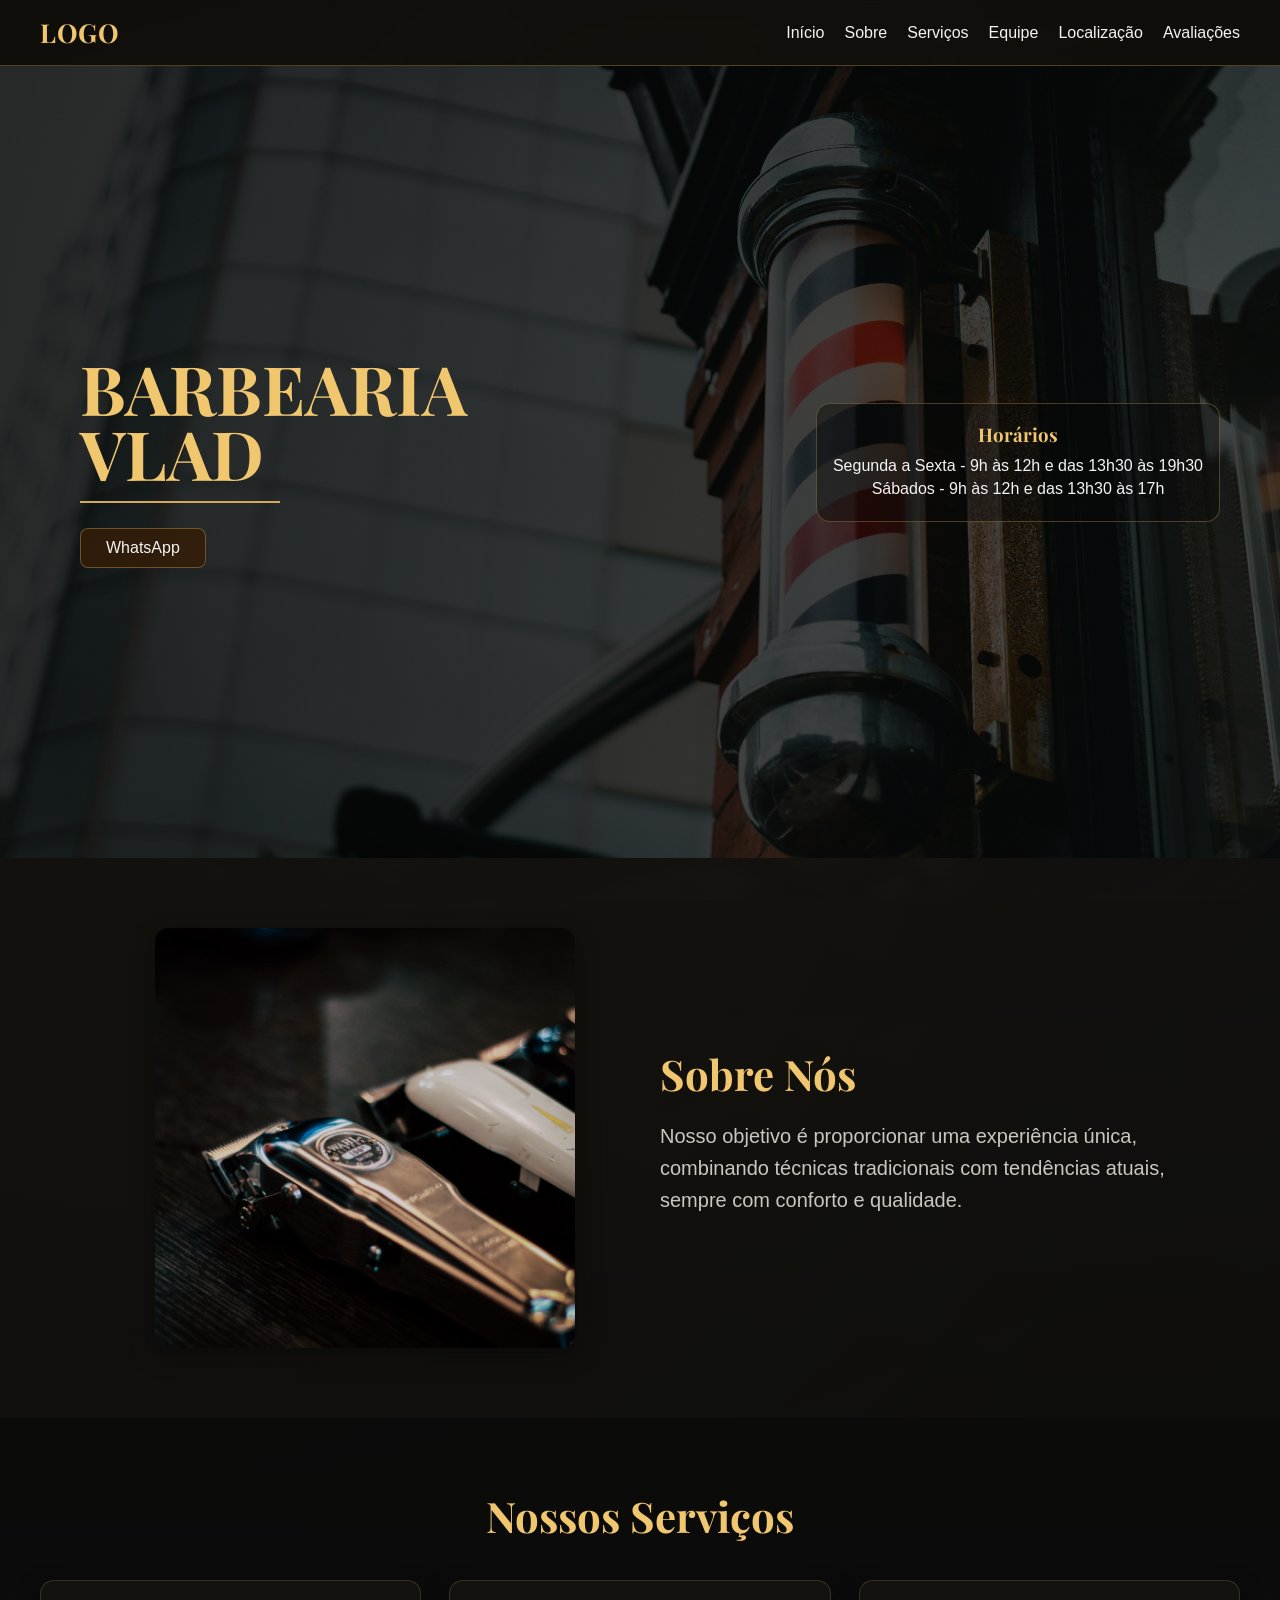
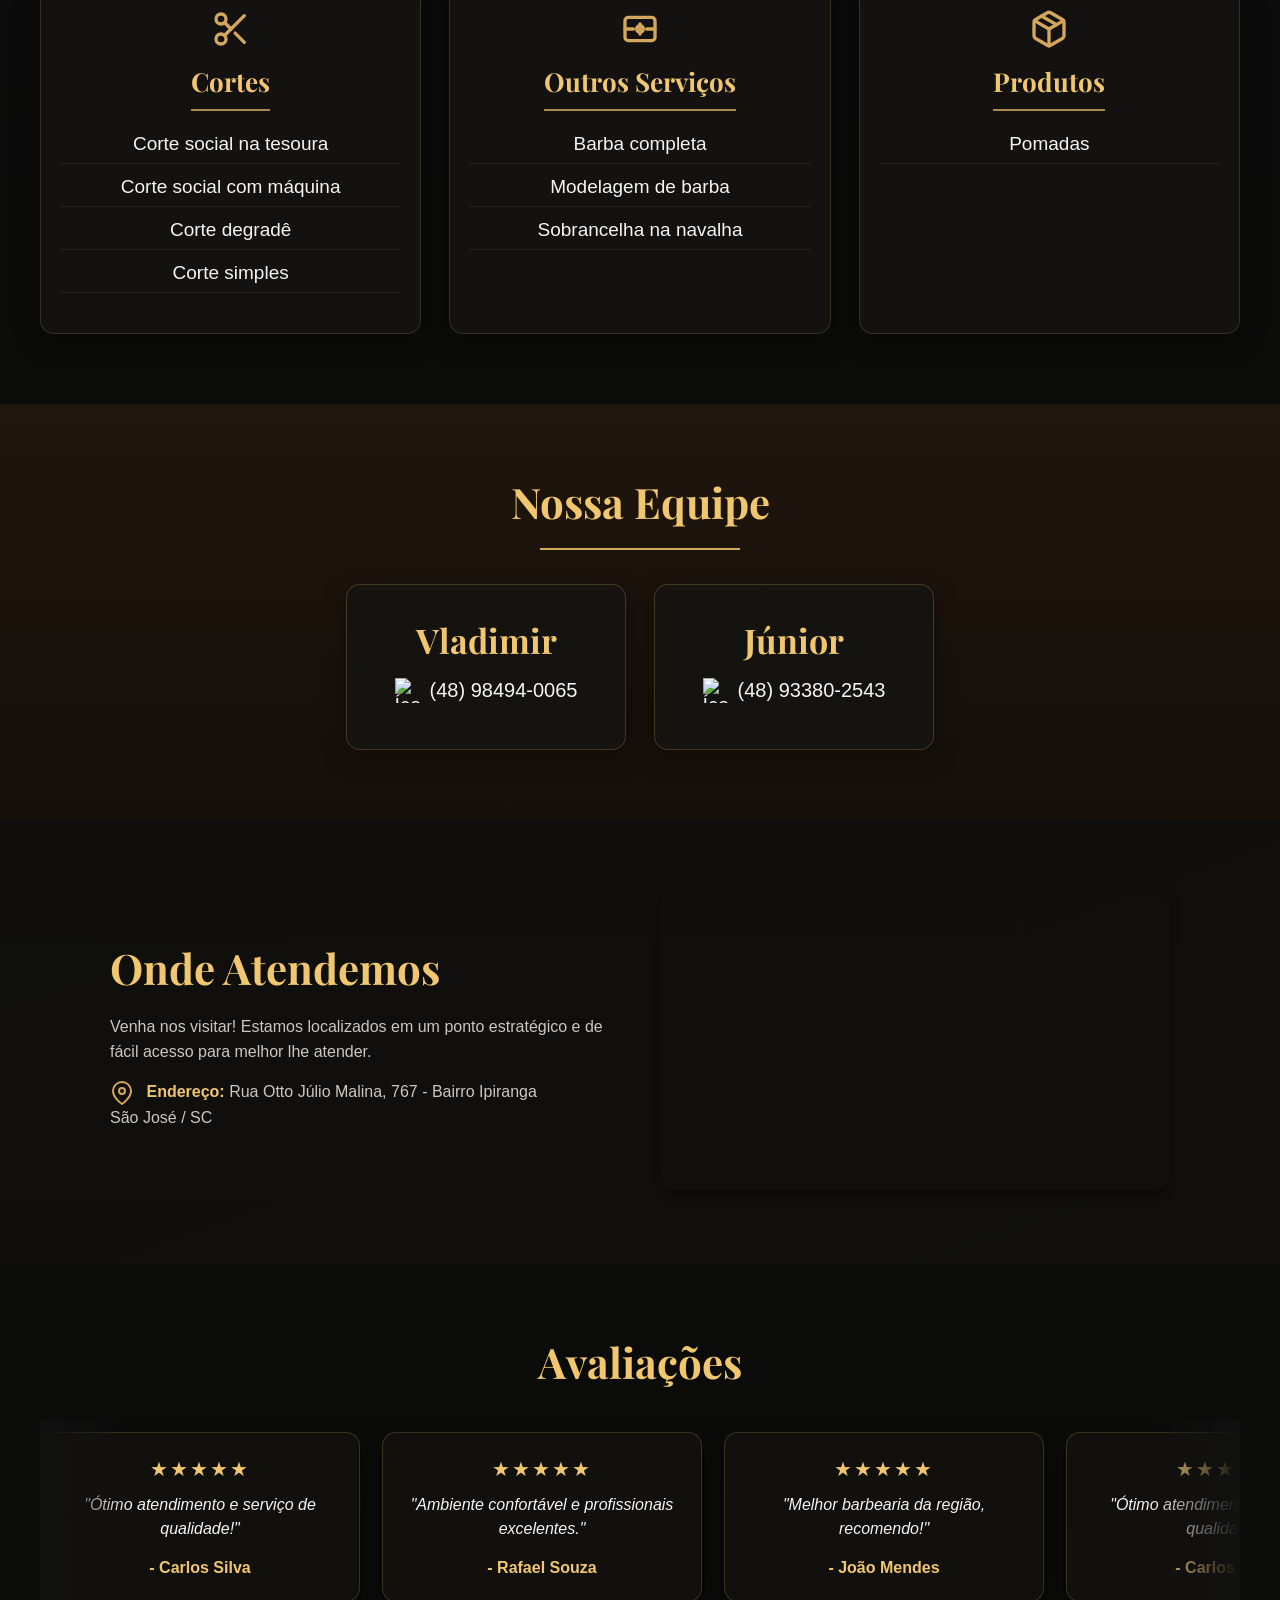
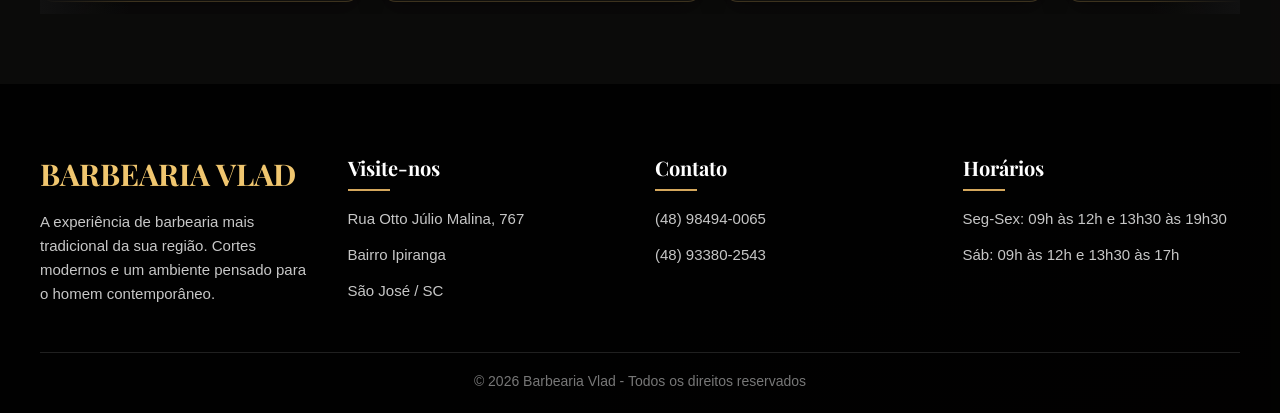
==== commit df9e495a: "fix: adicionar nomes de usuários nas avaliações no html estático" ====
--- a/index.html
+++ b/index.html
@@ -207,21 +207,21 @@
                         <div class="estrelas" aria-label="Avaliação de 5 estrelas">&#9733;&#9733;&#9733;&#9733;&#9733;
                         </div>
                         <blockquote>"Ótimo atendimento e serviço de qualidade!"</blockquote>
-                        <figcaption class="cliente-info"><span>- Cliente</span></figcaption>
+                        <figcaption class="cliente-info"><span>- Carlos Silva</span></figcaption>
                     </figure>
 
                     <figure class="avaliacao">
                         <div class="estrelas" aria-label="Avaliação de 5 estrelas">&#9733;&#9733;&#9733;&#9733;&#9733;
                         </div>
                         <blockquote>"Ambiente confortável e profissionais excelentes."</blockquote>
-                        <figcaption class="cliente-info"><span>- Cliente</span></figcaption>
+                        <figcaption class="cliente-info"><span>- Rafael Souza</span></figcaption>
                     </figure>
 
                     <figure class="avaliacao">
                         <div class="estrelas" aria-label="Avaliação de 5 estrelas">&#9733;&#9733;&#9733;&#9733;&#9733;
                         </div>
                         <blockquote>"Melhor barbearia da região, recomendo!"</blockquote>
-                        <figcaption class="cliente-info"><span>- Cliente</span></figcaption>
+                        <figcaption class="cliente-info"><span>- João Mendes</span></figcaption>
                     </figure>
                 </div>
             </div>
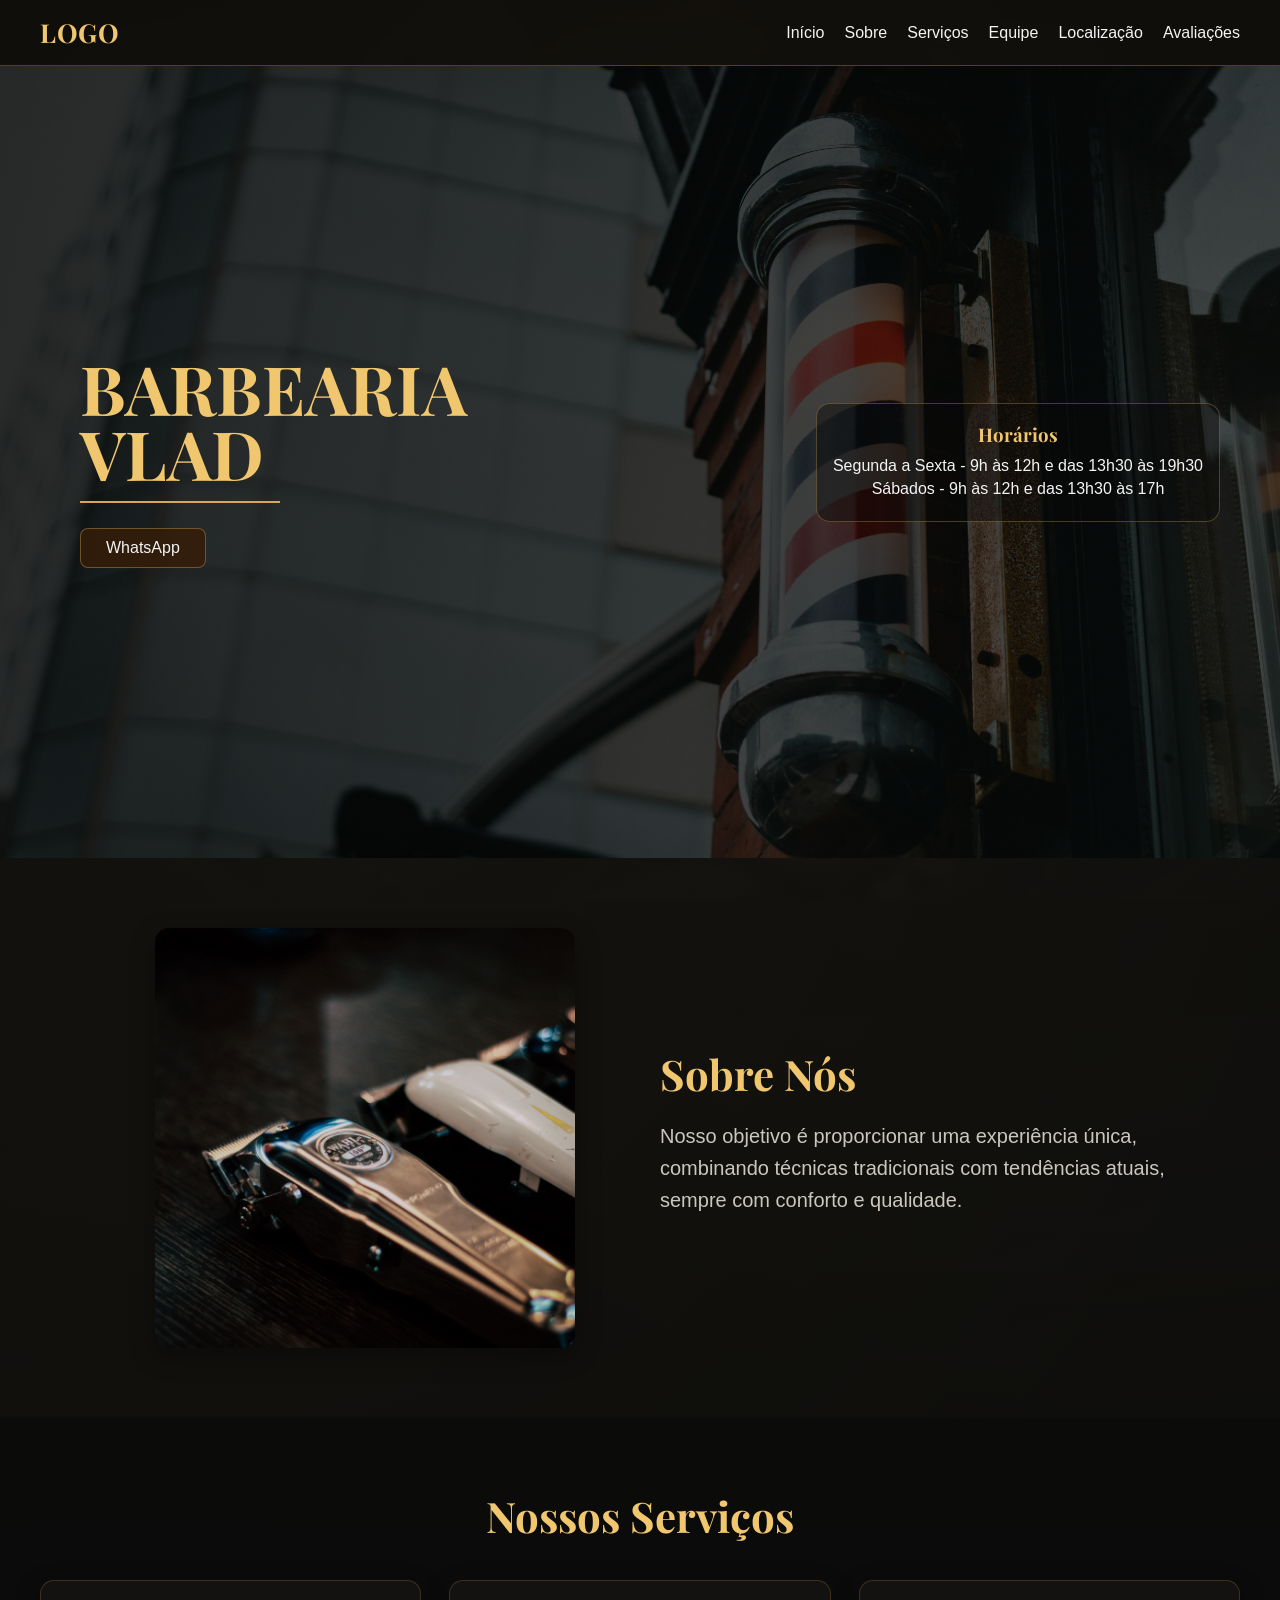
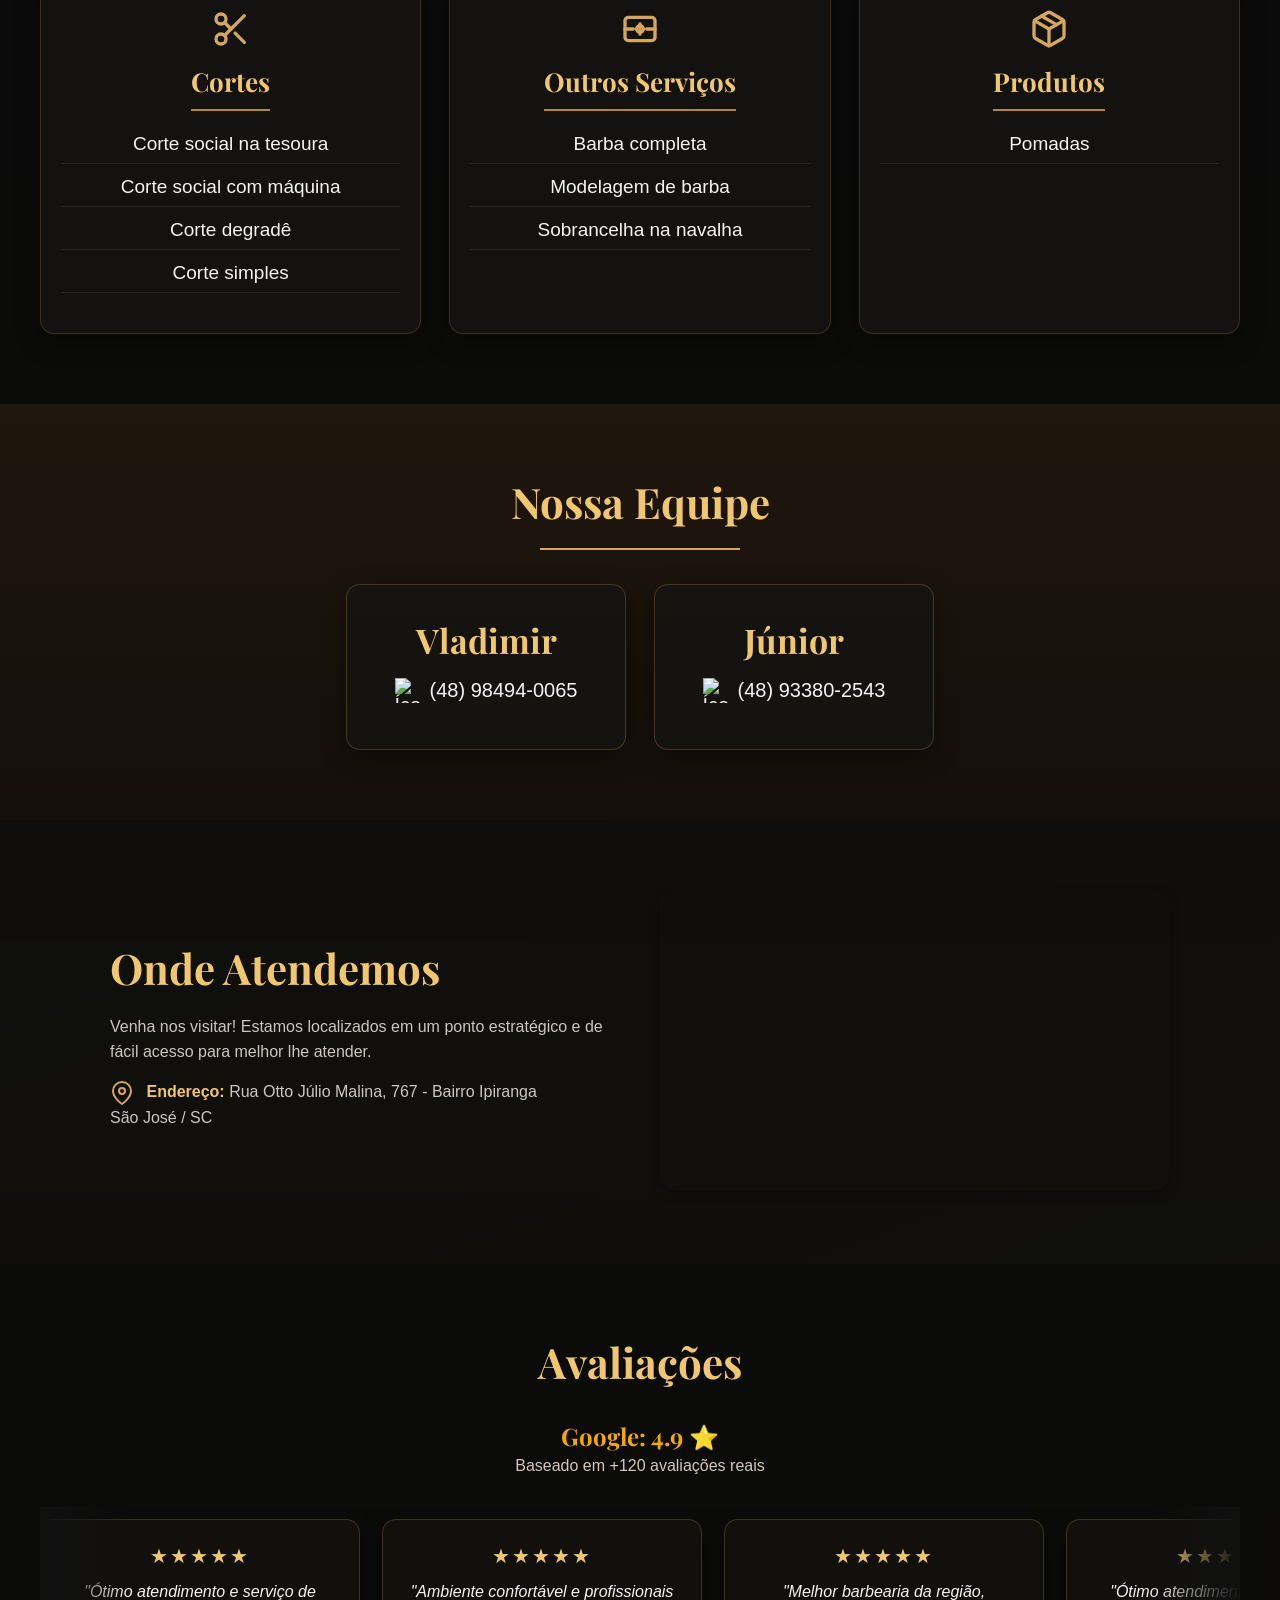
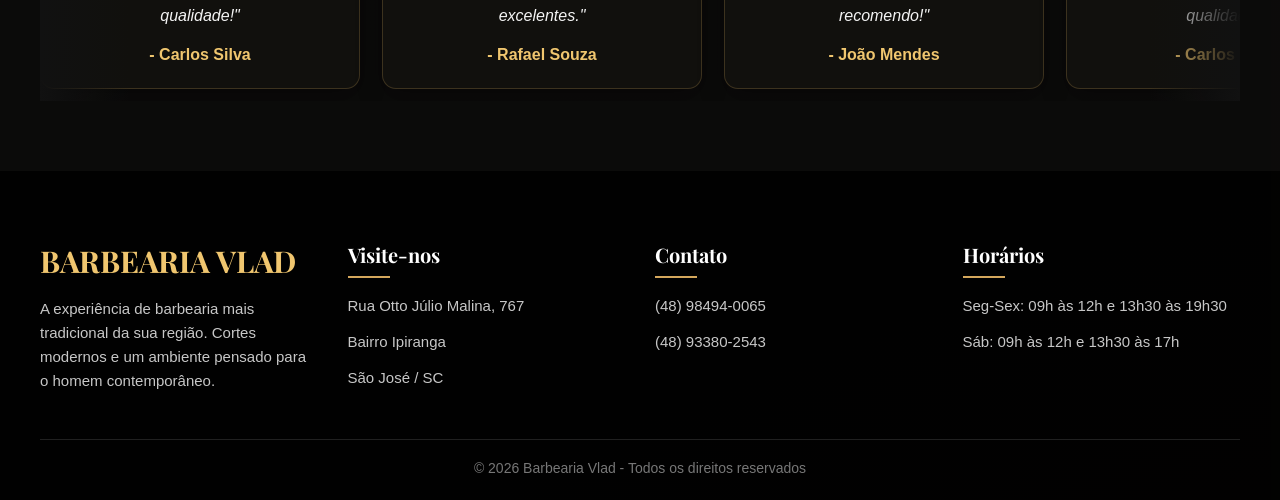
==== commit a017ff83: "feat: adicionar e exibir Status Geral (pontuação do google e total) via API" ====
--- a/index.html
+++ b/index.html
@@ -199,6 +199,15 @@
         <section id="avaliacoes" class="avaliacoes" aria-labelledby="avaliacoes-titulo" data-aos="fade-up">
             <h2 id="avaliacoes-titulo">Avaliações</h2>
 
+            <div class="google-status" style="text-align: center; margin-bottom: 2rem; color: #f2a900; font-family: 'Playfair Display', serif;">
+                <p style="font-size: 1.5rem; margin: 0; padding-bottom: 0.3rem;">
+                    <strong>Google: 4.9 ⭐</strong>
+                </p>
+                <p style="font-size: 1rem; margin: 0; color: #d4c8b8; font-family: 'Raleway', sans-serif;">
+                    Baseado em +120 avaliações reais
+                </p>
+            </div>
+
             <div class="film-carousel">
                 <!-- O Trilho Virtual (Fita do filme) que guarda as fichas de avaliação correndo lateralmente -->
                 <div class="film-track" id="filmTrack">
